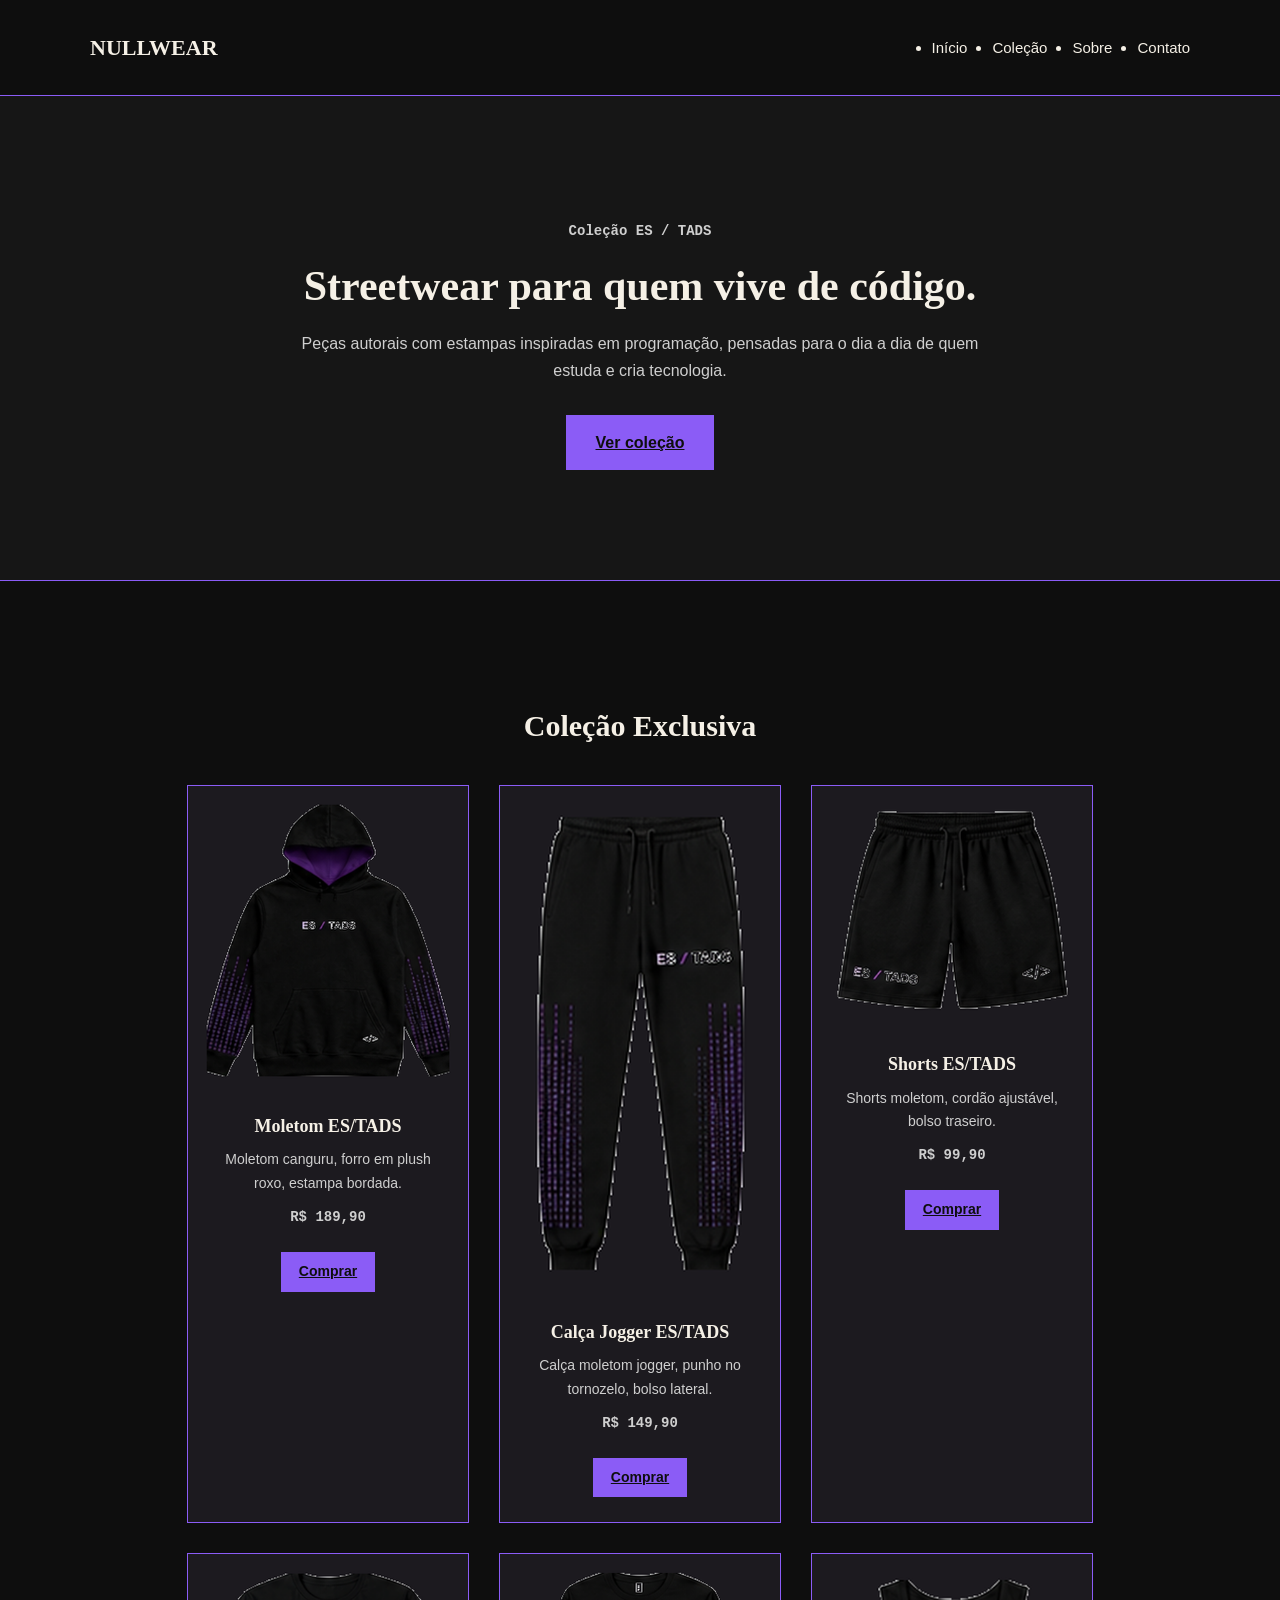
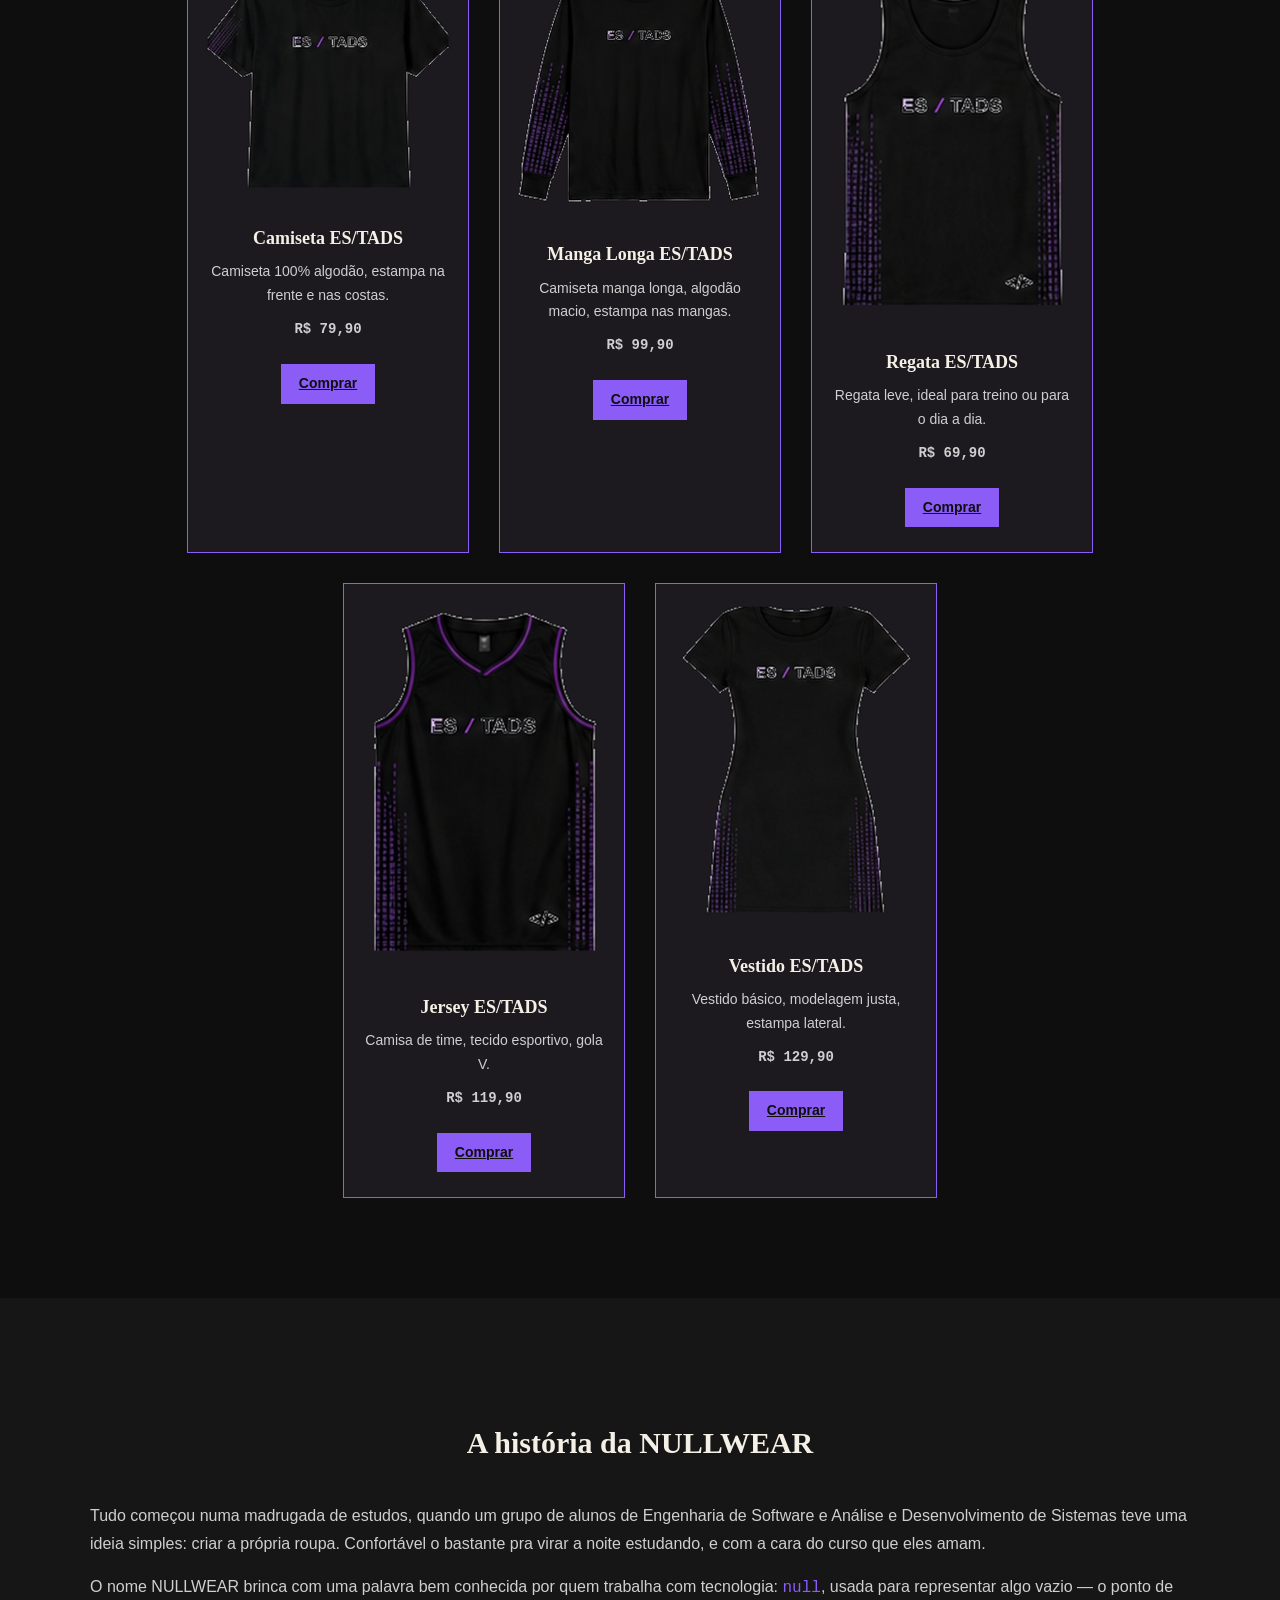
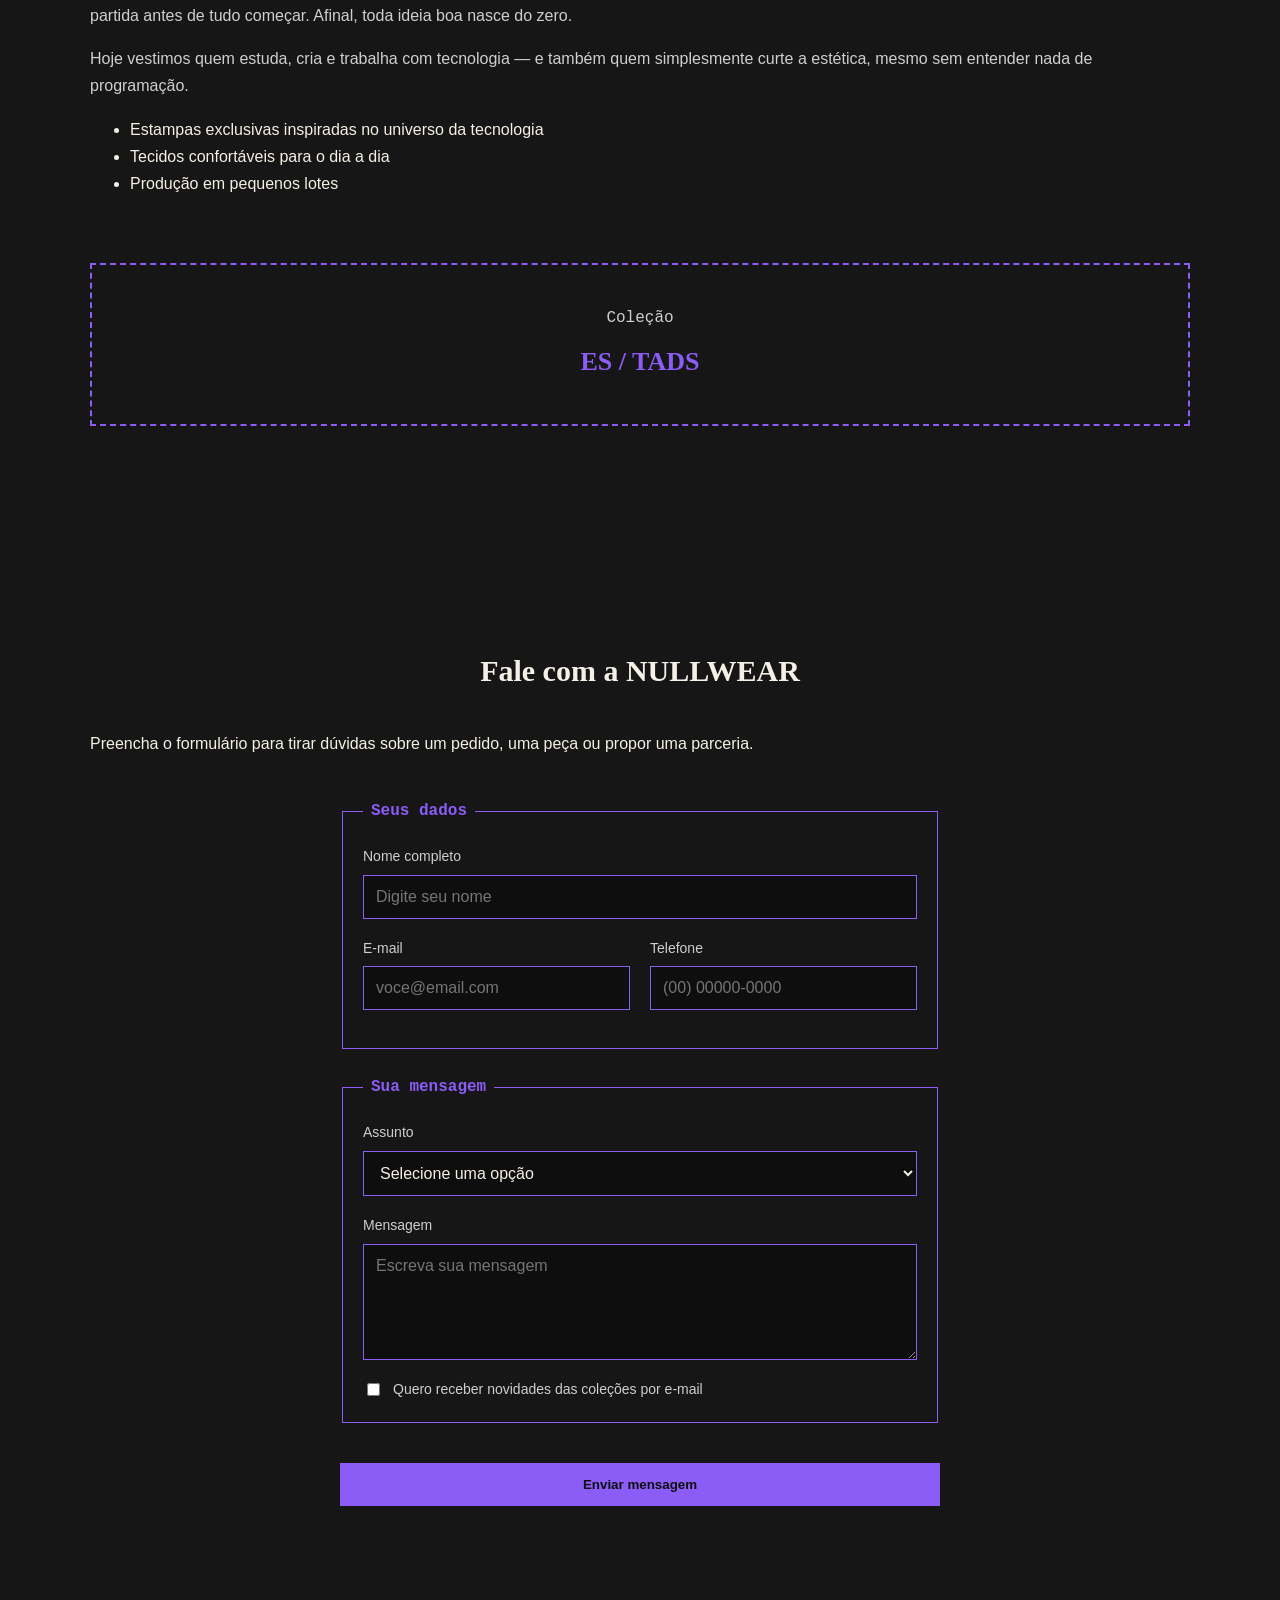
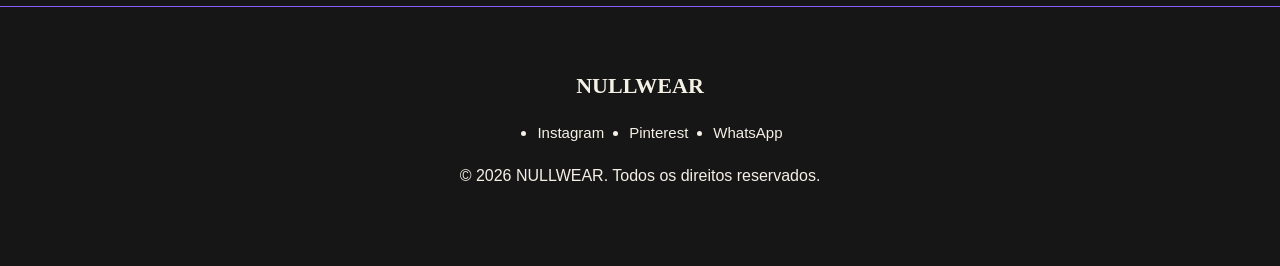
==== index.html @ 2daad797 "Cria o site NULLWEAR completo" ====
<!DOCTYPE html>
<html lang="pt-BR">
<head>
  <meta charset="UTF-8">
  <meta name="viewport" content="width=device-width, initial-scale=1.0">
  <title>NULLWEAR</title>
  <link rel="stylesheet" href="css/style.css">
</head>
<body>

  <header class="cabecalho">
    <div class="container cabecalho-linha">
      <p class="logo">NULLWEAR</p>

      <nav>
        <ul class="menu">
          <li><a href="#inicio">Início</a></li>
          <li><a href="#colecao">Coleção</a></li>
          <li><a href="#sobre">Sobre</a></li>
          <li><a href="#contato">Contato</a></li>
        </ul>
      </nav>
    </div>
  </header>

  <main>

    <section id="inicio" class="hero">
      <div class="container">
        <p class="destaque">Coleção ES / TADS</p>
        <h1>Streetwear para quem vive de código.</h1>
        <p>Peças autorais com estampas inspiradas em programação, pensadas para o dia a dia de quem estuda e cria tecnologia.</p>
        <a href="#colecao" class="botao">Ver coleção</a>
      </div>
    </section>

    <section id="colecao" class="secao">
      <div class="container">
        <h2>Coleção Exclusiva</h2>

        <div class="lista-produtos">

          <article class="produto">
            <img src="img/moletom.png" alt="Moletom ES/TADS" class="foto-produto">
            <h3>Moletom ES/TADS</h3>
            <p>Moletom canguru, forro em plush roxo, estampa bordada.</p>
            <p class="preco">R$ 189,90</p>
            <a href="conta.html" class="botao botao-pequeno">Comprar</a>
          </article>

          <article class="produto">
            <img src="img/calca.png" alt="Calça Jogger ES/TADS" class="foto-produto">
            <h3>Calça Jogger ES/TADS</h3>
            <p>Calça moletom jogger, punho no tornozelo, bolso lateral.</p>
            <p class="preco">R$ 149,90</p>
            <a href="conta.html" class="botao botao-pequeno">Comprar</a>
          </article>

          <article class="produto">
            <img src="img/shorts.png" alt="Shorts ES/TADS" class="foto-produto">
            <h3>Shorts ES/TADS</h3>
            <p>Shorts moletom, cordão ajustável, bolso traseiro.</p>
            <p class="preco">R$ 99,90</p>
            <a href="conta.html" class="botao botao-pequeno">Comprar</a>
          </article>

          <article class="produto">
            <img src="img/camiseta.png" alt="Camiseta ES/TADS" class="foto-produto">
            <h3>Camiseta ES/TADS</h3>
            <p>Camiseta 100% algodão, estampa na frente e nas costas.</p>
            <p class="preco">R$ 79,90</p>
            <a href="conta.html" class="botao botao-pequeno">Comprar</a>
          </article>

          <article class="produto">
            <img src="img/manga-longa.png" alt="Manga Longa ES/TADS" class="foto-produto">
            <h3>Manga Longa ES/TADS</h3>
            <p>Camiseta manga longa, algodão macio, estampa nas mangas.</p>
            <p class="preco">R$ 99,90</p>
            <a href="conta.html" class="botao botao-pequeno">Comprar</a>
          </article>

          <article class="produto">
            <img src="img/regata.png" alt="Regata ES/TADS" class="foto-produto">
            <h3>Regata ES/TADS</h3>
            <p>Regata leve, ideal para treino ou para o dia a dia.</p>
            <p class="preco">R$ 69,90</p>
            <a href="conta.html" class="botao botao-pequeno">Comprar</a>
          </article>

          <article class="produto">
            <img src="img/jersey.png" alt="Jersey ES/TADS" class="foto-produto">
            <h3>Jersey ES/TADS</h3>
            <p>Camisa de time, tecido esportivo, gola V.</p>
            <p class="preco">R$ 119,90</p>
            <a href="conta.html" class="botao botao-pequeno">Comprar</a>
          </article>

          <article class="produto">
            <img src="img/vestido.png" alt="Vestido ES/TADS" class="foto-produto">
            <h3>Vestido ES/TADS</h3>
            <p>Vestido básico, modelagem justa, estampa lateral.</p>
            <p class="preco">R$ 129,90</p>
            <a href="conta.html" class="botao botao-pequeno">Comprar</a>
          </article>

        </div>
      </div>
    </section>

    <section id="sobre" class="secao secao-escura">
      <div class="container sobre">
        <div class="sobre-texto">
          <h2>A história da NULLWEAR</h2>
          <p>Tudo começou numa madrugada de estudos, quando um grupo de alunos de Engenharia de Software e Análise e Desenvolvimento de Sistemas teve uma ideia simples: criar a própria roupa. Confortável o bastante pra virar a noite estudando, e com a cara do curso que eles amam.</p>
          <p>O nome NULLWEAR brinca com uma palavra bem conhecida por quem trabalha com tecnologia: <code>null</code>, usada para representar algo vazio — o ponto de partida antes de tudo começar. Afinal, toda ideia boa nasce do zero.</p>
          <p>Hoje vestimos quem estuda, cria e trabalha com tecnologia — e também quem simplesmente curte a estética, mesmo sem entender nada de programação.</p>
          <ul>
            <li>Estampas exclusivas inspiradas no universo da tecnologia</li>
            <li>Tecidos confortáveis para o dia a dia</li>
            <li>Produção em pequenos lotes</li>
          </ul>
        </div>
        <div class="sobre-selo">
          <p>Coleção<br><strong>ES / TADS</strong></p>
        </div>
      </div>
    </section>

    <section id="contato" class="secao secao-escura">
      <div class="container">
        <h2>Fale com a NULLWEAR</h2>
        <p>Preencha o formulário para tirar dúvidas sobre um pedido, uma peça ou propor uma parceria.</p>

        <form class="formulario" action="#" method="post">
          <fieldset>
            <legend>Seus dados</legend>

            <div class="campo">
              <label for="nome">Nome completo</label>
              <input type="text" id="nome" name="nome" placeholder="Digite seu nome" required>
            </div>

            <div class="linha-campos">
              <div class="campo">
                <label for="email">E-mail</label>
                <input type="email" id="email" name="email" placeholder="voce@email.com" required>
              </div>

              <div class="campo">
                <label for="telefone">Telefone</label>
                <input type="tel" id="telefone" name="telefone" placeholder="(00) 00000-0000">
              </div>
            </div>
          </fieldset>

          <fieldset>
            <legend>Sua mensagem</legend>

            <div class="campo">
              <label for="assunto">Assunto</label>
              <select id="assunto" name="assunto" required>
                <option value="">Selecione uma opção</option>
                <option value="pedido">Dúvida sobre um pedido</option>
                <option value="peca">Dúvida sobre uma peça</option>
                <option value="parceria">Parceria / atacado</option>
                <option value="outro">Outro assunto</option>
              </select>
            </div>

            <div class="campo">
              <label for="mensagem">Mensagem</label>
              <textarea id="mensagem" name="mensagem" rows="5" placeholder="Escreva sua mensagem"></textarea>
            </div>

            <div class="campo-checkbox">
              <input type="checkbox" id="newsletter" name="newsletter">
              <label for="newsletter">Quero receber novidades das coleções por e-mail</label>
            </div>
          </fieldset>

          <button type="submit" class="botao">Enviar mensagem</button>
        </form>
      </div>
    </section>

  </main>

  <footer class="rodape">
    <div class="container">
      <p class="logo">NULLWEAR</p>
      <nav>
        <ul class="menu">
          <li><a href="#" target="_blank" rel="noopener">Instagram</a></li>
          <li><a href="#" target="_blank" rel="noopener">Pinterest</a></li>
          <li><a href="#" target="_blank" rel="noopener">WhatsApp</a></li>
        </ul>
      </nav>
      <p>&copy; 2026 NULLWEAR. Todos os direitos reservados.</p>
    </div>
  </footer>

</body>
</html>
---- css/style.css ----
/* NULLWEAR - folha de estilo
   Cores: preto (#0e0e0e) + roxo (#8b5cf6), inspiradas nas estampas
   de código das peças da coleção ES/TADS. */

body {
  background-color: #0e0e0e;
  color: #f5f0e6;
  font-family: Arial, Helvetica, sans-serif;
  font-size: 16px;
  line-height: 1.7;
  margin: 0;
  padding: 0;
}

h1, h2, h3 {
  font-family: Georgia, "Times New Roman", serif;
  line-height: 1.3;
}

a {
  color: #f5f0e6;
}

code {
  font-family: "Courier New", monospace;
  color: #8b5cf6;
}

.container {
  width: 90%;
  max-width: 1100px;
  margin: 0 auto;
  padding: 20px 0;
}

/* Botões */

.botao {
  display: inline-block;
  background-color: #8b5cf6;
  color: #0e0e0e;
  font-weight: bold;
  text-align: center;
  padding: 14px 30px;
  border: none;
  margin-top: 15px;
}

.botao-pequeno {
  padding: 8px 18px;
  font-size: 14px;
  margin-top: 12px;
}

/* Cabeçalho */

.cabecalho {
  background-color: #0e0e0e;
  border-bottom: 1px solid #8b5cf6;
  position: sticky;
  top: 0;
}

.cabecalho-linha {
  display: flex;
  flex-direction: row;
  flex-wrap: wrap;
  justify-content: space-between;
  align-items: center;
  gap: 15px;
  padding: 18px 0;
}

.logo {
  font-family: Georgia, "Times New Roman", serif;
  font-size: 22px;
  font-weight: bold;
  text-decoration: none;
  margin: 0;
}

.menu {
  display: flex;
  flex-direction: row;
  flex-wrap: wrap;
  gap: 25px;
}

.menu li a {
  text-decoration: none;
  font-size: 15px;
}

/* Hero */

.hero {
  background-color: #161616;
  border-bottom: 1px solid #8b5cf6;
  text-align: center;
  padding: 90px 0;
}

.hero .container {
  max-width: 700px;
}

.hero h1 {
  font-size: 42px;
  margin: 15px 0;
}

.hero p {
  color: #cfcfcf;
}

.destaque {
  font-family: "Courier New", monospace;
  color: #8b5cf6;
  font-weight: bold;
  font-size: 14px;
}

/* Seções gerais */

.secao {
  padding: 80px 0;
}

.secao h2 {
  font-size: 30px;
  text-align: center;
  margin-bottom: 40px;
}

.secao-escura {
  background-color: #161616;
}

/* Coleção de produtos */

.lista-produtos {
  display: flex;
  flex-direction: row;
  flex-wrap: wrap;
  justify-content: center;
  gap: 30px;
}

.produto {
  background-color: #1c1a1f;
  border: 1px solid #8b5cf6;
  width: 280px;
  padding: 0 0 25px;
  text-align: center;
}

.foto-produto {
  width: 100%;
  display: block;
  margin-bottom: 20px;
}

.produto h3 {
  font-size: 18px;
  margin: 0 20px 10px;
}

.produto p {
  color: #cfcfcf;
  font-size: 14px;
  margin: 0 20px 10px;
}

.preco {
  font-family: "Courier New", monospace;
  color: #8b5cf6;
  font-weight: bold;
  font-size: 18px;
}

/* Sobre */

.sobre {
  display: flex;
  flex-direction: row;
  flex-wrap: wrap;
  align-items: center;
  gap: 50px;
}

.sobre-texto {
  flex-grow: 2;
}

.sobre-texto p {
  color: #cfcfcf;
}

.sobre-selo {
  flex-grow: 1;
  border: 2px dashed #8b5cf6;
  text-align: center;
  padding: 40px 20px;
}

.sobre-selo p {
  font-family: "Courier New", monospace;
  color: #cfcfcf;
  margin: 0;
}

.sobre-selo strong {
  font-family: Georgia, "Times New Roman", serif;
  display: block;
  font-size: 26px;
  color: #8b5cf6;
  margin-top: 8px;
}

/* Minha conta (entrar / criar conta) */

.contas {
  display: flex;
  flex-direction: row;
  flex-wrap: wrap;
  justify-content: center;
  gap: 40px;
}

.contas .formulario {
  flex-grow: 1;
  max-width: 340px;
  margin: 0;
}

/* Formulário de contato */

.formulario {
  display: flex;
  flex-direction: column;
  gap: 25px;
  max-width: 600px;
  margin: 40px auto 0;
}

.formulario fieldset {
  border: 1px solid #8b5cf6;
  padding: 20px;
}

.formulario legend {
  font-family: "Courier New", monospace;
  color: #8b5cf6;
  font-weight: bold;
  padding: 0 8px;
}

.linha-campos {
  display: flex;
  flex-direction: row;
  flex-wrap: wrap;
  gap: 20px;
}

.linha-campos .campo {
  flex-grow: 1;
}

.campo {
  display: flex;
  flex-direction: column;
  margin-bottom: 18px;
}

.campo label {
  margin-bottom: 6px;
  font-size: 14px;
  color: #cfcfcf;
}

.campo input,
.campo select,
.campo textarea {
  background-color: #0e0e0e;
  color: #f5f0e6;
  border: 1px solid #8b5cf6;
  padding: 12px;
  font-family: Arial, Helvetica, sans-serif;
  font-size: 16px;
}

.campo-checkbox {
  display: flex;
  flex-direction: row;
  align-items: center;
  gap: 10px;
}

.campo-checkbox label {
  font-size: 14px;
  color: #cfcfcf;
}

/* Rodapé */

.rodape {
  background-color: #161616;
  border-top: 1px solid #8b5cf6;
  text-align: center;
  padding: 40px 0;
}

.rodape .menu {
  justify-content: center;
  margin: 15px 0;
}
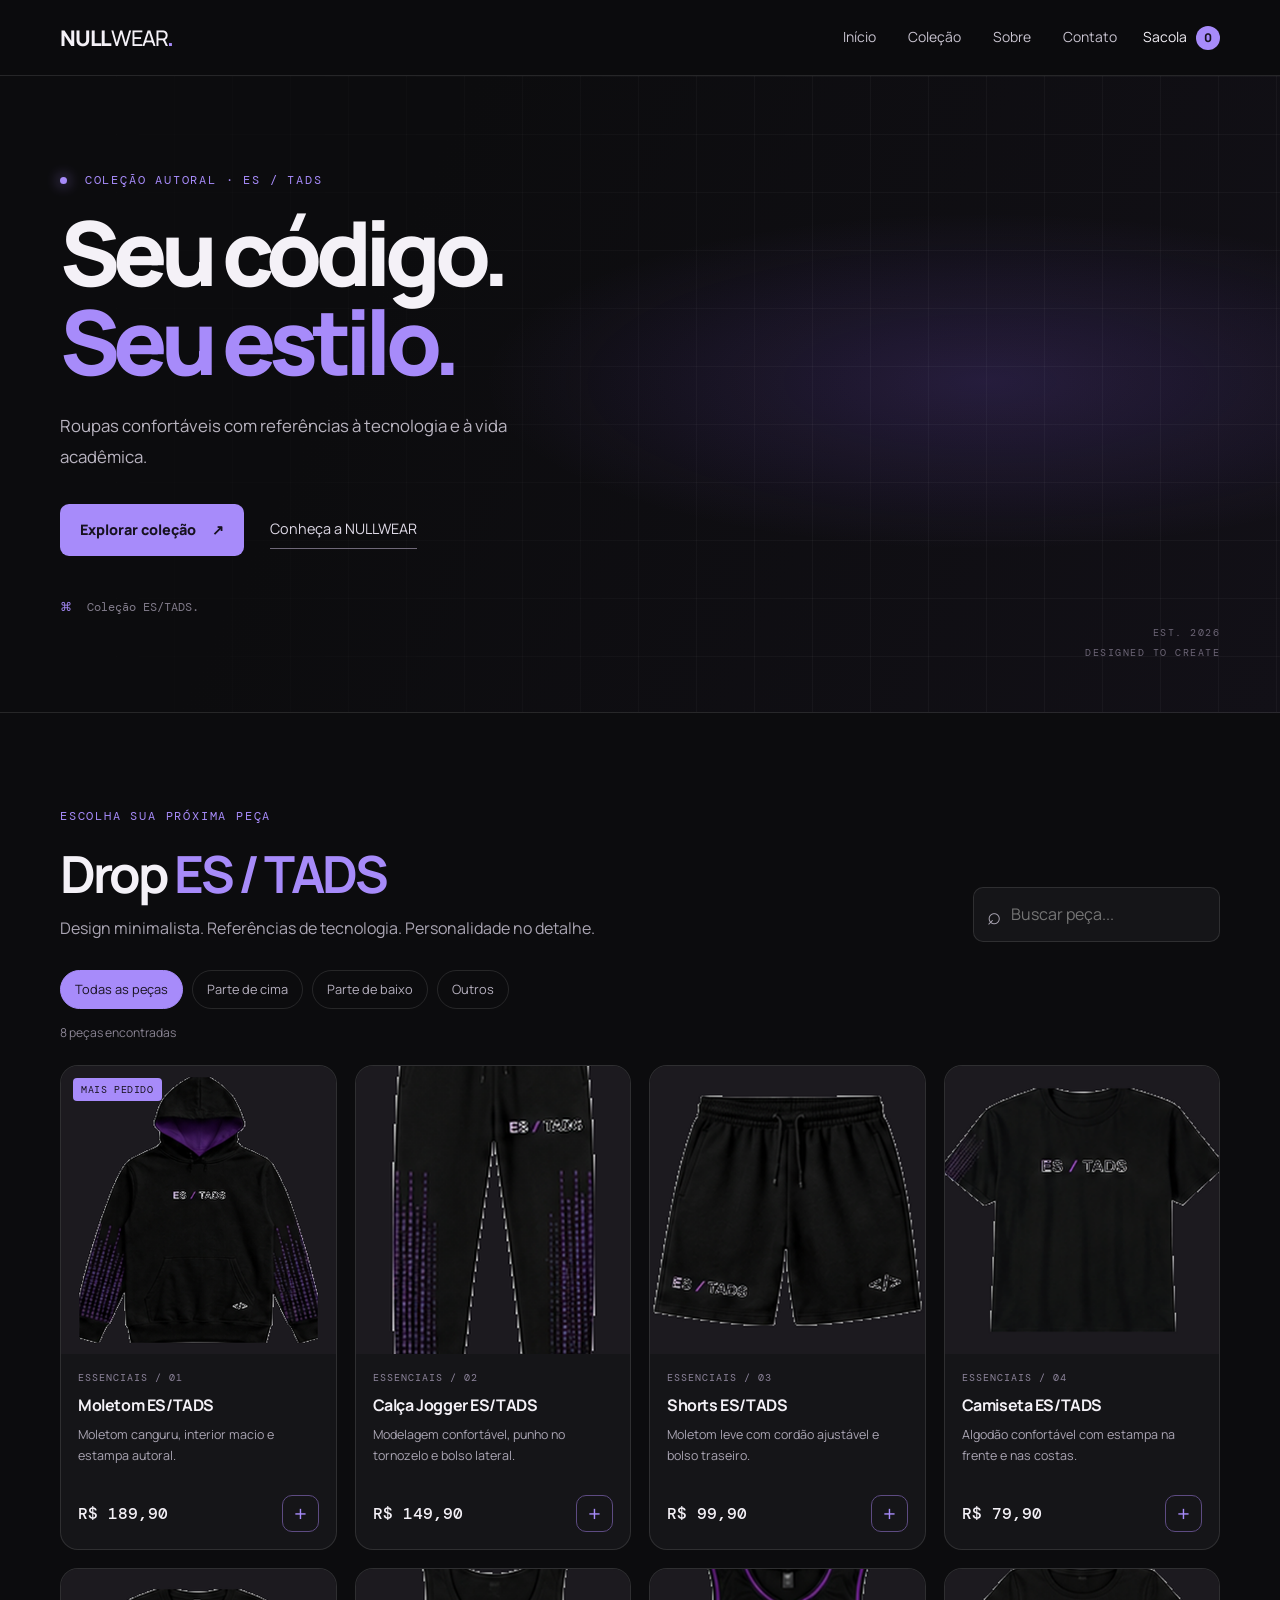
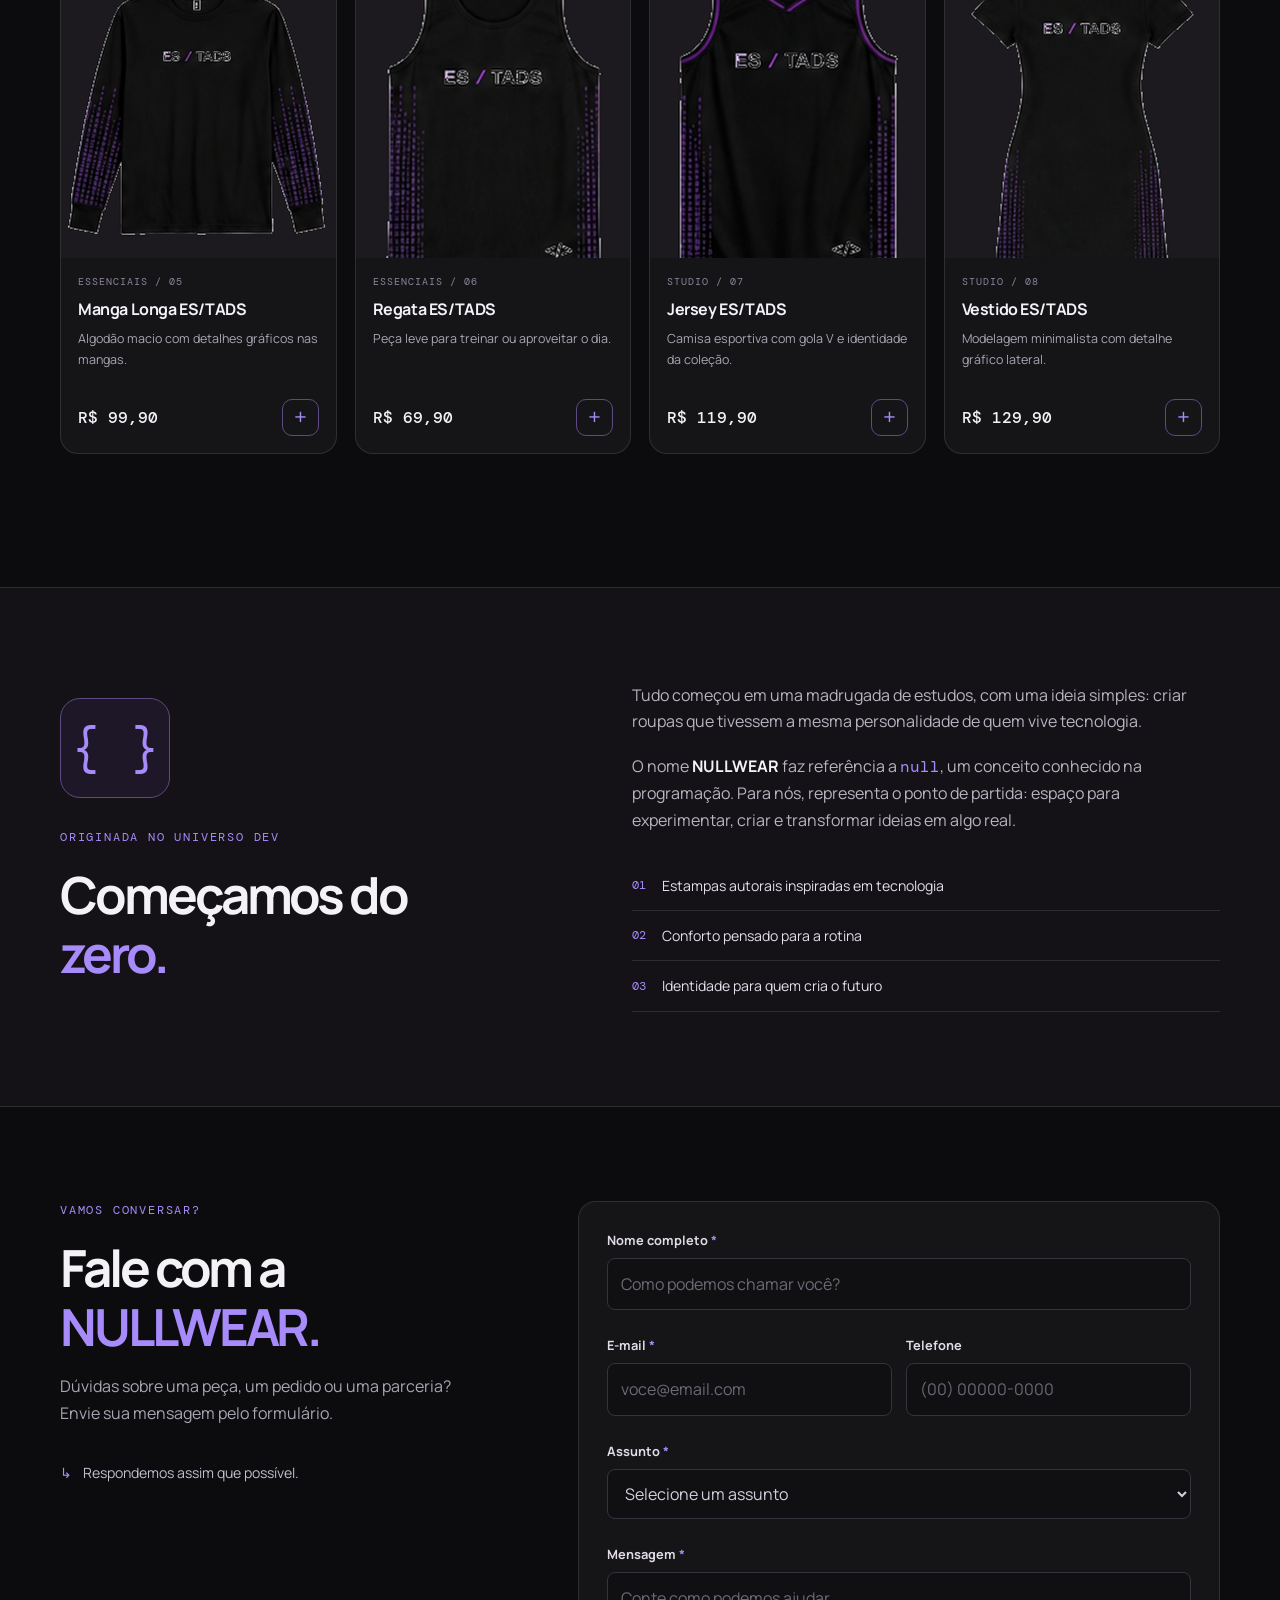
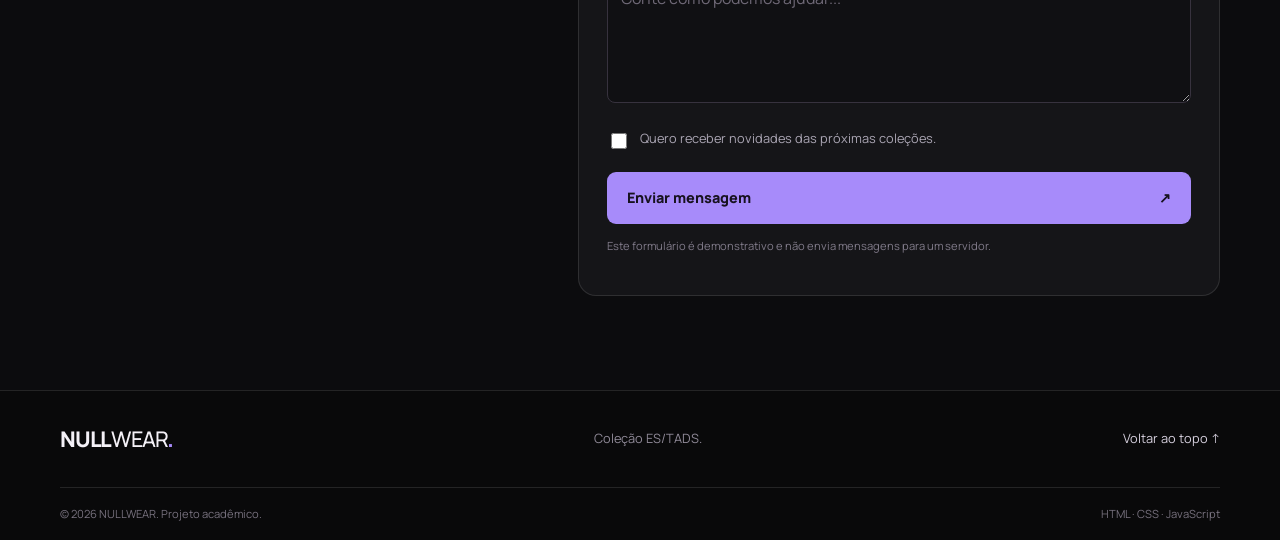
==== commit 4596a919: "Add files via upload" ====
--- a/index.html
+++ b/index.html
@@ -3,202 +3,142 @@
 <head>
   <meta charset="UTF-8">
   <meta name="viewport" content="width=device-width, initial-scale=1.0">
-  <title>NULLWEAR</title>
+  <meta name="description" content="NULLWEAR — coleção de roupas ES/TADS.">
+  <title>NULLWEAR | Coleção ES/TADS</title>
   <link rel="stylesheet" href="css/style.css">
+  <script src="js/script.js" defer></script>
 </head>
 <body>
-
+  <a class="pular-conteudo" href="#conteudo">Pular para o conteúdo</a>
   <header class="cabecalho">
     <div class="container cabecalho-linha">
-      <p class="logo">NULLWEAR</p>
-
-      <nav>
-        <ul class="menu">
-          <li><a href="#inicio">Início</a></li>
-          <li><a href="#colecao">Coleção</a></li>
-          <li><a href="#sobre">Sobre</a></li>
-          <li><a href="#contato">Contato</a></li>
-        </ul>
+      <a class="logo" href="#inicio" aria-label="NULLWEAR — página inicial">NULL<span>WEAR</span><i>.</i></a>
+      <button class="menu-toggle" type="button" aria-expanded="false" aria-controls="menu-principal" aria-label="Abrir menu">
+        <span></span><span></span><span></span>
+      </button>
+      <nav id="menu-principal" class="nav-principal" aria-label="Navegação principal">
+        <a href="#inicio">Início</a>
+        <a href="#colecao">Coleção</a>
+        <a href="#sobre">Sobre</a>
+        <a href="#contato">Contato</a>
       </nav>
+      <a class="sacola-link" href="#colecao" aria-label="Ver coleção e itens selecionados">
+        Sacola <span id="contador-sacola" class="contador-sacola" aria-live="polite">0</span>
+      </a>
     </div>
   </header>
 
-  <main>
-
+  <main id="conteudo">
     <section id="inicio" class="hero">
-      <div class="container">
-        <p class="destaque">Coleção ES / TADS</p>
-        <h1>Streetwear para quem vive de código.</h1>
-        <p>Peças autorais com estampas inspiradas em programação, pensadas para o dia a dia de quem estuda e cria tecnologia.</p>
-        <a href="#colecao" class="botao">Ver coleção</a>
+      <div class="hero-grid" aria-hidden="true"></div>
+      <div class="container hero-conteudo">
+        <p class="eyebrow"><span class="ponto"></span> COLEÇÃO AUTORAL · ES / TADS</p>
+        <h1>Seu código.<br><span>Seu estilo.</span></h1>
+        <p class="hero-descricao">Roupas confortáveis com referências à tecnologia e à vida acadêmica.</p>
+        <div class="hero-acoes">
+          <a class="botao botao-principal" href="#colecao">Explorar coleção <span aria-hidden="true">↗</span></a>
+          <a class="link-secundario" href="#sobre">Conheça a NULLWEAR</a>
+        </div>
+        <p class="hero-nota"><span aria-hidden="true">⌘</span> Coleção ES/TADS.</p>
       </div>
+      <div class="hero-etiqueta" aria-hidden="true">EST. 2026<br>DESIGNED TO CREATE</div>
     </section>
 
     <section id="colecao" class="secao">
       <div class="container">
-        <h2>Coleção Exclusiva</h2>
+        <div class="cabecalho-secao">
+          <div>
+            <p class="eyebrow">ESCOLHA SUA PRÓXIMA PEÇA</p>
+            <h2>Drop <span>ES / TADS</span></h2>
+            <p class="texto-suave">Design minimalista. Referências de tecnologia. Personalidade no detalhe.</p>
+          </div>
+          <label class="busca-produtos">
+            <span class="sr-only">Buscar produtos</span>
+            <span aria-hidden="true">⌕</span>
+            <input id="busca-produtos" type="search" placeholder="Buscar peça..." autocomplete="off">
+          </label>
+        </div>
+        <div class="filtros" role="group" aria-label="Filtrar produtos por categoria">
+          <button class="filtro ativo" type="button" data-filtro="todos" aria-pressed="true">Todas as peças</button>
+          <button class="filtro" type="button" data-filtro="superior" aria-pressed="false">Parte de cima</button>
+          <button class="filtro" type="button" data-filtro="inferior" aria-pressed="false">Parte de baixo</button>
+          <button class="filtro" type="button" data-filtro="outros" aria-pressed="false">Outros</button>
+        </div>
+        <p id="resultado-busca" class="resultado-busca" aria-live="polite">8 peças disponíveis</p>
+        <div class="lista-produtos" id="lista-produtos">
+          <article class="produto" data-categoria="superior" data-nome="Moletom ES/TADS">
+            <div class="produto-imagem"><img src="img/moletom.png" alt="Moletom ES/TADS em destaque" loading="lazy"><span class="tag-produto">MAIS PEDIDO</span></div>
+            <div class="produto-info"><p class="produto-categoria">ESSENCIAIS / 01</p><h3>Moletom ES/TADS</h3><p class="descricao-produto">Moletom canguru, interior macio e estampa autoral.</p><div class="produto-rodape"><span class="preco">R$ 189,90</span><button class="botao-adicionar" type="button" data-produto="Moletom ES/TADS" aria-label="Adicionar Moletom ES/TADS à sacola">+</button></div></div>
+          </article>
+          <article class="produto" data-categoria="inferior" data-nome="Calça Jogger ES/TADS">
+            <div class="produto-imagem"><img src="img/calca.png" alt="Calça Jogger ES/TADS" loading="lazy"></div>
+            <div class="produto-info"><p class="produto-categoria">ESSENCIAIS / 02</p><h3>Calça Jogger ES/TADS</h3><p class="descricao-produto">Modelagem confortável, punho no tornozelo e bolso lateral.</p><div class="produto-rodape"><span class="preco">R$ 149,90</span><button class="botao-adicionar" type="button" data-produto="Calça Jogger ES/TADS" aria-label="Adicionar Calça Jogger à sacola">+</button></div></div>
+          </article>
+          <article class="produto" data-categoria="inferior" data-nome="Shorts ES/TADS">
+            <div class="produto-imagem"><img src="img/shorts.png" alt="Shorts ES/TADS" loading="lazy"></div>
+            <div class="produto-info"><p class="produto-categoria">ESSENCIAIS / 03</p><h3>Shorts ES/TADS</h3><p class="descricao-produto">Moletom leve com cordão ajustável e bolso traseiro.</p><div class="produto-rodape"><span class="preco">R$ 99,90</span><button class="botao-adicionar" type="button" data-produto="Shorts ES/TADS" aria-label="Adicionar Shorts à sacola">+</button></div></div>
+          </article>
+          <article class="produto" data-categoria="superior" data-nome="Camiseta ES/TADS">
+            <div class="produto-imagem"><img src="img/camiseta.png" alt="Camiseta ES/TADS" loading="lazy"></div>
+            <div class="produto-info"><p class="produto-categoria">ESSENCIAIS / 04</p><h3>Camiseta ES/TADS</h3><p class="descricao-produto">Algodão confortável com estampa na frente e nas costas.</p><div class="produto-rodape"><span class="preco">R$ 79,90</span><button class="botao-adicionar" type="button" data-produto="Camiseta ES/TADS" aria-label="Adicionar Camiseta à sacola">+</button></div></div>
+          </article>
+          <article class="produto" data-categoria="superior" data-nome="Manga Longa ES/TADS">
+            <div class="produto-imagem"><img src="img/manga-longa.png" alt="Camiseta de manga longa ES/TADS" loading="lazy"></div>
+            <div class="produto-info"><p class="produto-categoria">ESSENCIAIS / 05</p><h3>Manga Longa ES/TADS</h3><p class="descricao-produto">Algodão macio com detalhes gráficos nas mangas.</p><div class="produto-rodape"><span class="preco">R$ 99,90</span><button class="botao-adicionar" type="button" data-produto="Manga Longa ES/TADS" aria-label="Adicionar Manga Longa à sacola">+</button></div></div>
+          </article>
+          <article class="produto" data-categoria="superior" data-nome="Regata ES/TADS">
+            <div class="produto-imagem"><img src="img/regata.png" alt="Regata ES/TADS" loading="lazy"></div>
+            <div class="produto-info"><p class="produto-categoria">ESSENCIAIS / 06</p><h3>Regata ES/TADS</h3><p class="descricao-produto">Peça leve para treinar ou aproveitar o dia.</p><div class="produto-rodape"><span class="preco">R$ 69,90</span><button class="botao-adicionar" type="button" data-produto="Regata ES/TADS" aria-label="Adicionar Regata à sacola">+</button></div></div>
+          </article>
+          <article class="produto" data-categoria="outros" data-nome="Jersey ES/TADS">
+            <div class="produto-imagem"><img src="img/jersey.png" alt="Jersey esportiva ES/TADS" loading="lazy"></div>
+            <div class="produto-info"><p class="produto-categoria">STUDIO / 07</p><h3>Jersey ES/TADS</h3><p class="descricao-produto">Camisa esportiva com gola V e identidade da coleção.</p><div class="produto-rodape"><span class="preco">R$ 119,90</span><button class="botao-adicionar" type="button" data-produto="Jersey ES/TADS" aria-label="Adicionar Jersey à sacola">+</button></div></div>
+          </article>
+          <article class="produto" data-categoria="outros" data-nome="Vestido ES/TADS">
+            <div class="produto-imagem"><img src="img/vestido.png" alt="Vestido ES/TADS" loading="lazy"></div>
+            <div class="produto-info"><p class="produto-categoria">STUDIO / 08</p><h3>Vestido ES/TADS</h3><p class="descricao-produto">Modelagem minimalista com detalhe gráfico lateral.</p><div class="produto-rodape"><span class="preco">R$ 129,90</span><button class="botao-adicionar" type="button" data-produto="Vestido ES/TADS" aria-label="Adicionar Vestido à sacola">+</button></div></div>
+          </article>
+        </div>
+        <div id="sem-resultados" class="sem-resultados" hidden><h3>Nenhuma peça encontrada</h3><p>Tente outro termo ou selecione outra categoria.</p><button type="button" class="botao botao-contorno" id="limpar-filtros">Limpar filtros</button></div>
+        <div class="aviso-sacola" id="aviso-sacola" role="status" aria-live="polite"></div>
+      </div>
+    </section>
 
-        <div class="lista-produtos">
-
-          <article class="produto">
-            <img src="img/moletom.png" alt="Moletom ES/TADS" class="foto-produto">
-            <h3>Moletom ES/TADS</h3>
-            <p>Moletom canguru, forro em plush roxo, estampa bordada.</p>
-            <p class="preco">R$ 189,90</p>
-            <a href="conta.html" class="botao botao-pequeno">Comprar</a>
-          </article>
-
-          <article class="produto">
-            <img src="img/calca.png" alt="Calça Jogger ES/TADS" class="foto-produto">
-            <h3>Calça Jogger ES/TADS</h3>
-            <p>Calça moletom jogger, punho no tornozelo, bolso lateral.</p>
-            <p class="preco">R$ 149,90</p>
-            <a href="conta.html" class="botao botao-pequeno">Comprar</a>
-          </article>
-
-          <article class="produto">
-            <img src="img/shorts.png" alt="Shorts ES/TADS" class="foto-produto">
-            <h3>Shorts ES/TADS</h3>
-            <p>Shorts moletom, cordão ajustável, bolso traseiro.</p>
-            <p class="preco">R$ 99,90</p>
-            <a href="conta.html" class="botao botao-pequeno">Comprar</a>
-          </article>
-
-          <article class="produto">
-            <img src="img/camiseta.png" alt="Camiseta ES/TADS" class="foto-produto">
-            <h3>Camiseta ES/TADS</h3>
-            <p>Camiseta 100% algodão, estampa na frente e nas costas.</p>
-            <p class="preco">R$ 79,90</p>
-            <a href="conta.html" class="botao botao-pequeno">Comprar</a>
-          </article>
-
-          <article class="produto">
-            <img src="img/manga-longa.png" alt="Manga Longa ES/TADS" class="foto-produto">
-            <h3>Manga Longa ES/TADS</h3>
-            <p>Camiseta manga longa, algodão macio, estampa nas mangas.</p>
-            <p class="preco">R$ 99,90</p>
-            <a href="conta.html" class="botao botao-pequeno">Comprar</a>
-          </article>
-
-          <article class="produto">
-            <img src="img/regata.png" alt="Regata ES/TADS" class="foto-produto">
-            <h3>Regata ES/TADS</h3>
-            <p>Regata leve, ideal para treino ou para o dia a dia.</p>
-            <p class="preco">R$ 69,90</p>
-            <a href="conta.html" class="botao botao-pequeno">Comprar</a>
-          </article>
-
-          <article class="produto">
-            <img src="img/jersey.png" alt="Jersey ES/TADS" class="foto-produto">
-            <h3>Jersey ES/TADS</h3>
-            <p>Camisa de time, tecido esportivo, gola V.</p>
-            <p class="preco">R$ 119,90</p>
-            <a href="conta.html" class="botao botao-pequeno">Comprar</a>
-          </article>
-
-          <article class="produto">
-            <img src="img/vestido.png" alt="Vestido ES/TADS" class="foto-produto">
-            <h3>Vestido ES/TADS</h3>
-            <p>Vestido básico, modelagem justa, estampa lateral.</p>
-            <p class="preco">R$ 129,90</p>
-            <a href="conta.html" class="botao botao-pequeno">Comprar</a>
-          </article>
-
+    <section id="sobre" class="secao secao-sobre">
+      <div class="container sobre-grid">
+        <div class="sobre-marca"><span class="simbolo-null" aria-hidden="true">{ }</span><p class="eyebrow">ORIGINADA NO UNIVERSO DEV</p><h2>Começamos do <span>zero.</span></h2></div>
+        <div class="sobre-texto">
+          <p>Tudo começou em uma madrugada de estudos, com uma ideia simples: criar roupas que tivessem a mesma personalidade de quem vive tecnologia.</p>
+          <p>O nome <strong>NULLWEAR</strong> faz referência a <code>null</code>, um conceito conhecido na programação. Para nós, representa o ponto de partida: espaço para experimentar, criar e transformar ideias em algo real.</p>
+          <ul class="lista-beneficios"><li><span>01</span> Estampas autorais inspiradas em tecnologia</li><li><span>02</span> Conforto pensado para a rotina</li><li><span>03</span> Identidade para quem cria o futuro</li></ul>
         </div>
       </div>
     </section>
 
-    <section id="sobre" class="secao secao-escura">
-      <div class="container sobre">
-        <div class="sobre-texto">
-          <h2>A história da NULLWEAR</h2>
-          <p>Tudo começou numa madrugada de estudos, quando um grupo de alunos de Engenharia de Software e Análise e Desenvolvimento de Sistemas teve uma ideia simples: criar a própria roupa. Confortável o bastante pra virar a noite estudando, e com a cara do curso que eles amam.</p>
-          <p>O nome NULLWEAR brinca com uma palavra bem conhecida por quem trabalha com tecnologia: <code>null</code>, usada para representar algo vazio — o ponto de partida antes de tudo começar. Afinal, toda ideia boa nasce do zero.</p>
-          <p>Hoje vestimos quem estuda, cria e trabalha com tecnologia — e também quem simplesmente curte a estética, mesmo sem entender nada de programação.</p>
-          <ul>
-            <li>Estampas exclusivas inspiradas no universo da tecnologia</li>
-            <li>Tecidos confortáveis para o dia a dia</li>
-            <li>Produção em pequenos lotes</li>
-          </ul>
-        </div>
-        <div class="sobre-selo">
-          <p>Coleção<br><strong>ES / TADS</strong></p>
-        </div>
-      </div>
-    </section>
-
-    <section id="contato" class="secao secao-escura">
-      <div class="container">
-        <h2>Fale com a NULLWEAR</h2>
-        <p>Preencha o formulário para tirar dúvidas sobre um pedido, uma peça ou propor uma parceria.</p>
-
-        <form class="formulario" action="#" method="post">
-          <fieldset>
-            <legend>Seus dados</legend>
-
-            <div class="campo">
-              <label for="nome">Nome completo</label>
-              <input type="text" id="nome" name="nome" placeholder="Digite seu nome" required>
-            </div>
-
-            <div class="linha-campos">
-              <div class="campo">
-                <label for="email">E-mail</label>
-                <input type="email" id="email" name="email" placeholder="voce@email.com" required>
-              </div>
-
-              <div class="campo">
-                <label for="telefone">Telefone</label>
-                <input type="tel" id="telefone" name="telefone" placeholder="(00) 00000-0000">
-              </div>
-            </div>
-          </fieldset>
-
-          <fieldset>
-            <legend>Sua mensagem</legend>
-
-            <div class="campo">
-              <label for="assunto">Assunto</label>
-              <select id="assunto" name="assunto" required>
-                <option value="">Selecione uma opção</option>
-                <option value="pedido">Dúvida sobre um pedido</option>
-                <option value="peca">Dúvida sobre uma peça</option>
-                <option value="parceria">Parceria / atacado</option>
-                <option value="outro">Outro assunto</option>
-              </select>
-            </div>
-
-            <div class="campo">
-              <label for="mensagem">Mensagem</label>
-              <textarea id="mensagem" name="mensagem" rows="5" placeholder="Escreva sua mensagem"></textarea>
-            </div>
-
-            <div class="campo-checkbox">
-              <input type="checkbox" id="newsletter" name="newsletter">
-              <label for="newsletter">Quero receber novidades das coleções por e-mail</label>
-            </div>
-          </fieldset>
-
-          <button type="submit" class="botao">Enviar mensagem</button>
+    <section id="contato" class="secao">
+      <div class="container contato-grid">
+        <div><p class="eyebrow">VAMOS CONVERSAR?</p><h2>Fale com a <span>NULLWEAR.</span></h2><p class="texto-suave">Dúvidas sobre uma peça, um pedido ou uma parceria? Envie sua mensagem pelo formulário.</p><div class="contato-detalhe"><span aria-hidden="true">↳</span> Respondemos assim que possível.</div></div>
+        <form id="form-contato" class="formulario" novalidate>
+          <div class="campo"><label for="nome">Nome completo <span>*</span></label><input type="text" id="nome" name="nome" placeholder="Como podemos chamar você?" autocomplete="name" required minlength="3"><small class="erro-campo" id="erro-nome"></small></div>
+          <div class="linha-campos">
+            <div class="campo"><label for="email">E-mail <span>*</span></label><input type="email" id="email" name="email" placeholder="voce@email.com" autocomplete="email" required><small class="erro-campo" id="erro-email"></small></div>
+            <div class="campo"><label for="telefone">Telefone</label><input type="tel" id="telefone" name="telefone" placeholder="(00) 00000-0000" autocomplete="tel" inputmode="tel"></div>
+          </div>
+          <div class="campo"><label for="assunto">Assunto <span>*</span></label><select id="assunto" name="assunto" required><option value="">Selecione um assunto</option><option value="pedido">Dúvida sobre um pedido</option><option value="peca">Dúvida sobre uma peça</option><option value="parceria">Parceria / atacado</option><option value="outro">Outro assunto</option></select><small class="erro-campo" id="erro-assunto"></small></div>
+          <div class="campo"><label for="mensagem">Mensagem <span>*</span></label><textarea id="mensagem" name="mensagem" rows="4" placeholder="Conte como podemos ajudar..." required minlength="10"></textarea><small class="erro-campo" id="erro-mensagem"></small></div>
+          <label class="campo-checkbox"><input type="checkbox" id="newsletter" name="newsletter"><span>Quero receber novidades das próximas coleções.</span></label>
+          <button type="submit" class="botao botao-principal botao-largo">Enviar mensagem <span aria-hidden="true">↗</span></button>
+          <p class="nota-formulario">Este formulário é demonstrativo e não envia mensagens para um servidor.</p>
+          <div id="status-contato" class="status-formulario" role="status" aria-live="polite"></div>
         </form>
       </div>
     </section>
-
   </main>
 
   <footer class="rodape">
-    <div class="container">
-      <p class="logo">NULLWEAR</p>
-      <nav>
-        <ul class="menu">
-          <li><a href="#" target="_blank" rel="noopener">Instagram</a></li>
-          <li><a href="#" target="_blank" rel="noopener">Pinterest</a></li>
-          <li><a href="#" target="_blank" rel="noopener">WhatsApp</a></li>
-        </ul>
-      </nav>
-      <p>&copy; 2026 NULLWEAR. Todos os direitos reservados.</p>
-    </div>
+    <div class="container rodape-topo"><a class="logo" href="#inicio">NULL<span>WEAR</span><i>.</i></a><p>Coleção ES/TADS.</p><a href="#inicio" class="voltar-topo">Voltar ao topo ↑</a></div>
+    <div class="container rodape-base"><span>© 2026 NULLWEAR. Projeto acadêmico.</span><span>HTML · CSS · JavaScript</span></div>
   </footer>
-
+  <div class="toast" id="toast" role="status" aria-live="polite"></div>
 </body>
 </html>
--- a/css/style.css
+++ b/css/style.css
@@ -1,316 +1,121 @@
-/* NULLWEAR - folha de estilo
-   Cores: preto (#0e0e0e) + roxo (#8b5cf6), inspiradas nas estampas
-   de código das peças da coleção ES/TADS. */
+@import url('https://fonts.googleapis.com/css2?family=DM+Mono:wght@400;500&family=Manrope:wght@400;500;600;700;800&display=swap');
 
-body {
-  background-color: #0e0e0e;
-  color: #f5f0e6;
-  font-family: Arial, Helvetica, sans-serif;
-  font-size: 16px;
-  line-height: 1.7;
-  margin: 0;
-  padding: 0;
-}
-
-h1, h2, h3 {
-  font-family: Georgia, "Times New Roman", serif;
-  line-height: 1.3;
-}
-
-a {
-  color: #f5f0e6;
-}
-
-code {
-  font-family: "Courier New", monospace;
-  color: #8b5cf6;
-}
-
-.container {
-  width: 90%;
-  max-width: 1100px;
-  margin: 0 auto;
-  padding: 20px 0;
-}
-
-/* Botões */
-
-.botao {
-  display: inline-block;
-  background-color: #8b5cf6;
-  color: #0e0e0e;
-  font-weight: bold;
-  text-align: center;
-  padding: 14px 30px;
-  border: none;
-  margin-top: 15px;
-}
-
-.botao-pequeno {
-  padding: 8px 18px;
-  font-size: 14px;
-  margin-top: 12px;
-}
-
-/* Cabeçalho */
-
-.cabecalho {
-  background-color: #0e0e0e;
-  border-bottom: 1px solid #8b5cf6;
-  position: sticky;
-  top: 0;
-}
-
-.cabecalho-linha {
-  display: flex;
-  flex-direction: row;
-  flex-wrap: wrap;
-  justify-content: space-between;
-  align-items: center;
-  gap: 15px;
-  padding: 18px 0;
-}
-
-.logo {
-  font-family: Georgia, "Times New Roman", serif;
-  font-size: 22px;
-  font-weight: bold;
-  text-decoration: none;
-  margin: 0;
-}
-
-.menu {
-  display: flex;
-  flex-direction: row;
-  flex-wrap: wrap;
-  gap: 25px;
-}
-
-.menu li a {
-  text-decoration: none;
-  font-size: 15px;
-}
-
-/* Hero */
-
-.hero {
-  background-color: #161616;
-  border-bottom: 1px solid #8b5cf6;
-  text-align: center;
-  padding: 90px 0;
-}
-
-.hero .container {
-  max-width: 700px;
-}
-
-.hero h1 {
-  font-size: 42px;
-  margin: 15px 0;
-}
-
-.hero p {
-  color: #cfcfcf;
-}
-
-.destaque {
-  font-family: "Courier New", monospace;
-  color: #8b5cf6;
-  font-weight: bold;
-  font-size: 14px;
-}
-
-/* Seções gerais */
-
-.secao {
-  padding: 80px 0;
-}
-
-.secao h2 {
-  font-size: 30px;
-  text-align: center;
-  margin-bottom: 40px;
-}
-
-.secao-escura {
-  background-color: #161616;
-}
-
-/* Coleção de produtos */
-
-.lista-produtos {
-  display: flex;
-  flex-direction: row;
-  flex-wrap: wrap;
-  justify-content: center;
-  gap: 30px;
-}
-
-.produto {
-  background-color: #1c1a1f;
-  border: 1px solid #8b5cf6;
-  width: 280px;
-  padding: 0 0 25px;
-  text-align: center;
-}
-
-.foto-produto {
-  width: 100%;
-  display: block;
-  margin-bottom: 20px;
-}
-
-.produto h3 {
-  font-size: 18px;
-  margin: 0 20px 10px;
-}
-
-.produto p {
-  color: #cfcfcf;
-  font-size: 14px;
-  margin: 0 20px 10px;
-}
-
-.preco {
-  font-family: "Courier New", monospace;
-  color: #8b5cf6;
-  font-weight: bold;
-  font-size: 18px;
-}
-
-/* Sobre */
-
-.sobre {
-  display: flex;
-  flex-direction: row;
-  flex-wrap: wrap;
-  align-items: center;
-  gap: 50px;
-}
-
-.sobre-texto {
-  flex-grow: 2;
-}
-
-.sobre-texto p {
-  color: #cfcfcf;
-}
-
-.sobre-selo {
-  flex-grow: 1;
-  border: 2px dashed #8b5cf6;
-  text-align: center;
-  padding: 40px 20px;
-}
-
-.sobre-selo p {
-  font-family: "Courier New", monospace;
-  color: #cfcfcf;
-  margin: 0;
-}
-
-.sobre-selo strong {
-  font-family: Georgia, "Times New Roman", serif;
-  display: block;
-  font-size: 26px;
-  color: #8b5cf6;
-  margin-top: 8px;
-}
-
-/* Minha conta (entrar / criar conta) */
-
-.contas {
-  display: flex;
-  flex-direction: row;
-  flex-wrap: wrap;
-  justify-content: center;
-  gap: 40px;
-}
-
-.contas .formulario {
-  flex-grow: 1;
-  max-width: 340px;
-  margin: 0;
-}
-
-/* Formulário de contato */
-
-.formulario {
-  display: flex;
-  flex-direction: column;
-  gap: 25px;
-  max-width: 600px;
-  margin: 40px auto 0;
-}
-
-.formulario fieldset {
-  border: 1px solid #8b5cf6;
-  padding: 20px;
-}
-
-.formulario legend {
-  font-family: "Courier New", monospace;
-  color: #8b5cf6;
-  font-weight: bold;
-  padding: 0 8px;
-}
-
-.linha-campos {
-  display: flex;
-  flex-direction: row;
-  flex-wrap: wrap;
-  gap: 20px;
-}
-
-.linha-campos .campo {
-  flex-grow: 1;
-}
-
-.campo {
-  display: flex;
-  flex-direction: column;
-  margin-bottom: 18px;
-}
-
-.campo label {
-  margin-bottom: 6px;
-  font-size: 14px;
-  color: #cfcfcf;
-}
-
-.campo input,
-.campo select,
-.campo textarea {
-  background-color: #0e0e0e;
-  color: #f5f0e6;
-  border: 1px solid #8b5cf6;
-  padding: 12px;
-  font-family: Arial, Helvetica, sans-serif;
-  font-size: 16px;
-}
-
-.campo-checkbox {
-  display: flex;
-  flex-direction: row;
-  align-items: center;
-  gap: 10px;
-}
-
-.campo-checkbox label {
-  font-size: 14px;
-  color: #cfcfcf;
-}
-
-/* Rodapé */
-
-.rodape {
-  background-color: #161616;
-  border-top: 1px solid #8b5cf6;
-  text-align: center;
-  padding: 40px 0;
-}
-
-.rodape .menu {
-  justify-content: center;
-  margin: 15px 0;
-}
+:root{--bg:#0c0c0e;--surface:#151518;--surface-2:#1c1b20;--text:#f4f1f7;--muted:#aaa5b3;--accent:#a78bfa;--accent-strong:#8b5cf6;--border:rgba(255,255,255,.11);--radius:18px;--max:1160px}
+*{box-sizing:border-box}
+html{scroll-behavior:smooth;scroll-padding-top:90px}
+body{margin:0;background:var(--bg);color:var(--text);font-family:'Manrope',Arial,sans-serif;line-height:1.65;-webkit-font-smoothing:antialiased}
+img{display:block;max-width:100%}
+a{color:inherit;text-decoration:none}
+button,input,select,textarea{font:inherit}
+button,a,input,select,textarea{-webkit-tap-highlight-color:transparent}
+button{cursor:pointer}
+:focus-visible{outline:3px solid var(--accent);outline-offset:4px}
+::selection{background:var(--accent-strong);color:#fff}
+.container{width:min(var(--max),calc(100% - 48px));margin-inline:auto}
+.sr-only{position:absolute;width:1px;height:1px;padding:0;margin:-1px;overflow:hidden;clip:rect(0,0,0,0);white-space:nowrap;border:0}
+.pular-conteudo{position:absolute;top:-60px;left:16px;z-index:1000;background:var(--accent);color:#111;padding:10px 16px;border-radius:8px}
+.pular-conteudo:focus{top:12px}
+.cabecalho{height:76px;position:sticky;top:0;z-index:100;background:rgba(12,12,14,.88);backdrop-filter:blur(16px);border-bottom:1px solid var(--border)}
+.cabecalho-linha{height:100%;display:flex;align-items:center;justify-content:space-between;gap:26px}
+.logo{font-weight:800;letter-spacing:-1.2px;font-size:1.35rem;white-space:nowrap}.logo span{font-weight:500}.logo i{color:var(--accent);font-style:normal}
+.nav-principal{display:flex;align-items:center;gap:32px;margin-left:auto}
+.nav-principal a,.sacola-link{font-size:.87rem;color:#c9c4d0;transition:color .2s}
+.nav-principal a:hover,.nav-principal a:focus-visible,.sacola-link:hover{color:var(--accent)}
+.sacola-link{display:flex;align-items:center;gap:9px;color:var(--text)}
+.contador-sacola{display:grid;place-items:center;min-width:24px;height:24px;padding:0 6px;background:var(--accent);color:#17121f;border-radius:50px;font-size:.75rem;font-weight:800}
+.menu-toggle{display:none;background:none;border:0;color:var(--text);padding:8px}
+.hero{position:relative;min-height:590px;display:flex;align-items:center;overflow:hidden;border-bottom:1px solid var(--border);background:radial-gradient(ellipse at 77% 48%,rgba(139,92,246,.18),transparent 36%),linear-gradient(115deg,#0c0c0e 30%,#121017)}
+.hero-grid{position:absolute;inset:0;background-image:linear-gradient(rgba(255,255,255,.035) 1px,transparent 1px),linear-gradient(90deg,rgba(255,255,255,.035) 1px,transparent 1px);background-size:58px 58px;mask-image:linear-gradient(90deg,transparent,#000 65%);pointer-events:none}
+.hero-conteudo{position:relative;z-index:1;padding-block:95px}
+.eyebrow{font-family:'DM Mono',monospace;font-size:.72rem;letter-spacing:1.8px;color:var(--accent);margin:0 0 18px}
+.ponto{display:inline-block;width:7px;height:7px;border-radius:50%;background:var(--accent);margin-right:9px;box-shadow:0 0 14px var(--accent)}
+h1,h2,h3,p{margin-top:0}
+h1{font-size:clamp(3.2rem,7vw,6.3rem);line-height:.99;letter-spacing:-.075em;max-width:760px;margin-bottom:26px;font-weight:800}
+h1 span,h2 span{color:var(--accent)}
+.hero-descricao{max-width:520px;color:#b9b4c0;font-size:1.05rem;line-height:1.8;margin-bottom:32px}
+.hero-acoes{display:flex;align-items:center;gap:26px;flex-wrap:wrap}
+.botao{display:inline-flex;align-items:center;justify-content:center;gap:16px;border:1px solid transparent;border-radius:9px;padding:13px 19px;font-weight:800;font-size:.9rem;transition:transform .2s,background .2s,border-color .2s}
+.botao:hover{transform:translateY(-2px)}
+.botao-principal{background:var(--accent);color:#17121f}
+.botao-principal:hover{background:#c4b5fd}
+.link-secundario{font-size:.9rem;color:#ded9e6;border-bottom:1px solid #6f6878;padding:7px 0}
+.link-secundario:hover{color:var(--accent);border-color:var(--accent)}
+.hero-nota{margin:42px 0 0;color:#817b8a;font-family:'DM Mono',monospace;font-size:.75rem}
+.hero-nota span{color:var(--accent);margin-right:8px}
+.hero-etiqueta{position:absolute;right:max(24px,calc((100vw - var(--max))/2));bottom:50px;color:#6c6576;font: .65rem/1.9 'DM Mono',monospace;letter-spacing:1.5px;text-align:right}
+.secao{padding:94px 0}
+.cabecalho-secao{display:flex;align-items:end;justify-content:space-between;gap:28px;margin-bottom:28px}
+h2{font-size:clamp(2rem,4vw,3.2rem);letter-spacing:-.06em;line-height:1.15;margin-bottom:12px}
+.texto-suave{color:var(--muted);max-width:580px;margin-bottom:0}
+.busca-produtos{display:flex;align-items:center;gap:10px;min-width:240px;background:var(--surface);border:1px solid var(--border);border-radius:10px;padding:0 13px;color:var(--muted)}
+.busca-produtos>span{font-size:1.5rem}
+.busca-produtos input{min-width:0;width:100%;padding:13px 0;border:0;background:transparent;color:var(--text);outline:none}
+.busca-produtos:focus-within{border-color:var(--accent)}
+.filtros{display:flex;gap:9px;flex-wrap:wrap;margin-bottom:14px}
+.filtro{background:transparent;color:#b6b0bf;border:1px solid var(--border);border-radius:999px;padding:8px 14px;font-size:.8rem;transition:all .2s}
+.filtro:hover,.filtro.ativo{background:var(--accent);border-color:var(--accent);color:#191321}
+.resultado-busca{font-size:.76rem;color:#898392;margin:0 0 22px}
+.lista-produtos{display:grid;grid-template-columns:repeat(4,minmax(0,1fr));gap:18px}
+.produto{min-width:0;background:var(--surface);border:1px solid var(--border);border-radius:var(--radius);overflow:hidden;transition:transform .25s,border-color .25s;display:flex;flex-direction:column}
+.produto:hover{transform:translateY(-5px);border-color:rgba(167,139,250,.55)}
+.produto[hidden]{display:none}
+.produto-imagem{position:relative;aspect-ratio:4/4.2;background:#211e27;overflow:hidden}
+.produto-imagem img{width:100%;height:100%;object-fit:cover;transition:transform .45s}
+.produto:hover .produto-imagem img{transform:scale(1.04)}
+.tag-produto{position:absolute;top:12px;left:12px;background:var(--accent);color:#191321;padding:5px 8px;border-radius:4px;font: .61rem 'DM Mono',monospace;letter-spacing:.6px}
+.produto-info{padding:17px;display:flex;flex-direction:column;flex:1}
+.produto-categoria{font: .64rem 'DM Mono',monospace;color:#8d849b;letter-spacing:1px;margin-bottom:8px}
+.produto h3{font-size:1rem;margin-bottom:7px;letter-spacing:-.4px}
+.descricao-produto{font-size:.78rem;color:var(--muted);line-height:1.65;margin-bottom:18px;min-height:52px}
+.produto-rodape{display:flex;align-items:center;justify-content:space-between;gap:10px;margin-top:auto}
+.preco{font:500 1rem 'DM Mono',monospace;color:#f4f1f7}
+.botao-adicionar{width:37px;height:37px;border-radius:10px;border:1px solid #5d4b82;background:transparent;color:var(--accent);font-size:1.4rem;line-height:1;transition:all .2s}
+.botao-adicionar:hover{background:var(--accent);color:#17121f}
+.sem-resultados{padding:45px 20px;text-align:center;border:1px dashed var(--border);border-radius:var(--radius);color:var(--muted)}
+.sem-resultados h3{color:var(--text);margin-bottom:5px}
+.botao-contorno{border-color:var(--border);background:transparent;color:var(--text);margin-top:10px}
+.aviso-sacola{min-height:25px;color:var(--accent);font-size:.84rem;margin-top:14px}
+.secao-sobre{background:#141217;border-block:1px solid var(--border)}
+.sobre-grid{display:grid;grid-template-columns:.9fr 1.1fr;gap:90px;align-items:center}
+.simbolo-null{display:grid;place-items:center;width:110px;height:100px;border:1px solid #5d4b82;border-radius:20px;color:var(--accent);font:3rem 'DM Mono',monospace;margin-bottom:30px;background:rgba(139,92,246,.07)}
+.sobre-marca h2{max-width:390px}
+.sobre-texto{color:#b9b4c0}
+.sobre-texto p{margin-bottom:18px}
+.sobre-texto strong{color:var(--text)}
+.sobre-texto code{color:var(--accent);font-family:'DM Mono',monospace}
+.lista-beneficios{list-style:none;padding:0;margin:28px 0 0}
+.lista-beneficios li{display:flex;gap:16px;align-items:center;padding:13px 0;border-bottom:1px solid var(--border);font-size:.88rem;color:#e4dfea}
+.lista-beneficios li span{font: .72rem 'DM Mono',monospace;color:var(--accent)}
+.contato-grid{display:grid;grid-template-columns:.8fr 1.2fr;gap:90px;align-items:start}
+.contato-grid h2{max-width:420px;margin-bottom:18px}
+.contato-detalhe{margin-top:35px;color:#c4bdcf;font-size:.88rem}
+.contato-detalhe span{color:var(--accent);margin-right:8px}
+.formulario{padding:28px;background:var(--surface);border:1px solid var(--border);border-radius:var(--radius)}
+.campo{display:flex;flex-direction:column;gap:7px;margin-bottom:18px;flex:1;min-width:0}
+.campo label{font-size:.8rem;color:#e0dbe6;font-weight:700}
+.campo label span{color:var(--accent)}
+.campo input,.campo select,.campo textarea{width:100%;border:1px solid #37323e;border-radius:8px;background:#101013;color:var(--text);padding:12px 13px;outline:none;transition:border-color .2s}
+.campo input::placeholder,.campo textarea::placeholder{color:#6f6977}
+.campo select{color:#d5cfdd}
+.campo input:focus,.campo select:focus,.campo textarea:focus{border-color:var(--accent)}
+.campo input.invalido,.campo select.invalido,.campo textarea.invalido{border-color:#fb7185}
+.campo textarea{resize:vertical;min-height:110px}
+.linha-campos{display:flex;gap:14px}
+.erro-campo{font-size:.72rem;color:#fda4af;min-height:0}
+.campo-checkbox{display:flex;gap:10px;align-items:flex-start;color:var(--muted);font-size:.8rem;margin:5px 0 20px;cursor:pointer}
+.campo-checkbox input{accent-color:var(--accent-strong);margin-top:5px;width:16px;height:16px}
+.botao-largo{width:100%;justify-content:space-between}
+.nota-formulario{font-size:.7rem;color:#817b8a;line-height:1.6;margin:13px 0 0}
+.status-formulario{font-size:.82rem;margin-top:12px;color:var(--accent)}
+.rodape{border-top:1px solid var(--border);background:#09090a}
+.rodape-topo{display:flex;align-items:center;justify-content:space-between;gap:20px;padding-block:30px}
+.rodape-topo p{color:#8f8997;font-size:.8rem;margin:0}
+.voltar-topo{font-size:.8rem;color:#d5cfdd}
+.voltar-topo:hover{color:var(--accent)}
+.rodape-base{display:flex;justify-content:space-between;gap:20px;padding-block:17px;border-top:1px solid var(--border);color:#77717e;font-size:.7rem}
+.toast{position:fixed;right:22px;bottom:22px;z-index:200;max-width:min(360px,calc(100% - 44px));padding:13px 17px;background:#e9ddff;color:#1c1428;border-radius:10px;box-shadow:0 12px 35px #0006;font-size:.86rem;font-weight:700;opacity:0;transform:translateY(12px);pointer-events:none;transition:opacity .2s,transform .2s}
+.toast.visivel{opacity:1;transform:translateY(0)}
+@media(max-width:1000px){.lista-produtos{grid-template-columns:repeat(3,minmax(0,1fr))}.sobre-grid,.contato-grid{gap:45px}}
+@media(max-width:760px){.container{width:min(var(--max),calc(100% - 32px))}.cabecalho{height:68px}.menu-toggle{display:flex;flex-direction:column;gap:5px;margin-left:auto}.menu-toggle span{width:22px;height:2px;background:var(--text);display:block}.nav-principal{display:none;position:absolute;top:67px;left:0;right:0;padding:18px 24px 22px;background:#101012;border-bottom:1px solid var(--border);flex-direction:column;align-items:stretch;gap:0}.nav-principal.aberto{display:flex}.nav-principal a{padding:12px 0;border-bottom:1px solid var(--border)}.nav-principal a:last-child{border-bottom:0}.sacola-link{font-size:.8rem}.hero{min-height:540px}.hero-conteudo{padding-block:80px}.hero-etiqueta{bottom:20px;font-size:.56rem}.secao{padding:70px 0}.cabecalho-secao{align-items:stretch;flex-direction:column}.busca-produtos{width:100%}.lista-produtos{grid-template-columns:repeat(2,minmax(0,1fr));gap:12px}.produto-info{padding:13px}.produto h3{font-size:.9rem}.descricao-produto{font-size:.73rem;min-height:64px}.preco{font-size:.86rem}.sobre-grid,.contato-grid{grid-template-columns:1fr;gap:35px}.simbolo-null{width:82px;height:76px;font-size:2.3rem;margin-bottom:22px}.formulario{padding:20px}.rodape-topo{flex-wrap:wrap}.rodape-topo p{order:3;width:100%}}
+@media(max-width:420px){.lista-produtos{grid-template-columns:1fr}.produto-imagem{aspect-ratio:1.25}.descricao-produto{min-height:0}.linha-campos{flex-direction:column;gap:0}.hero-acoes{align-items:flex-start;flex-direction:column;gap:15px}.hero-nota{margin-top:30px}.rodape-base{flex-direction:column;gap:5px}}
+@media(prefers-reduced-motion:reduce){*,*::before,*::after{scroll-behavior:auto!important;transition:none!important;animation:none!important}}
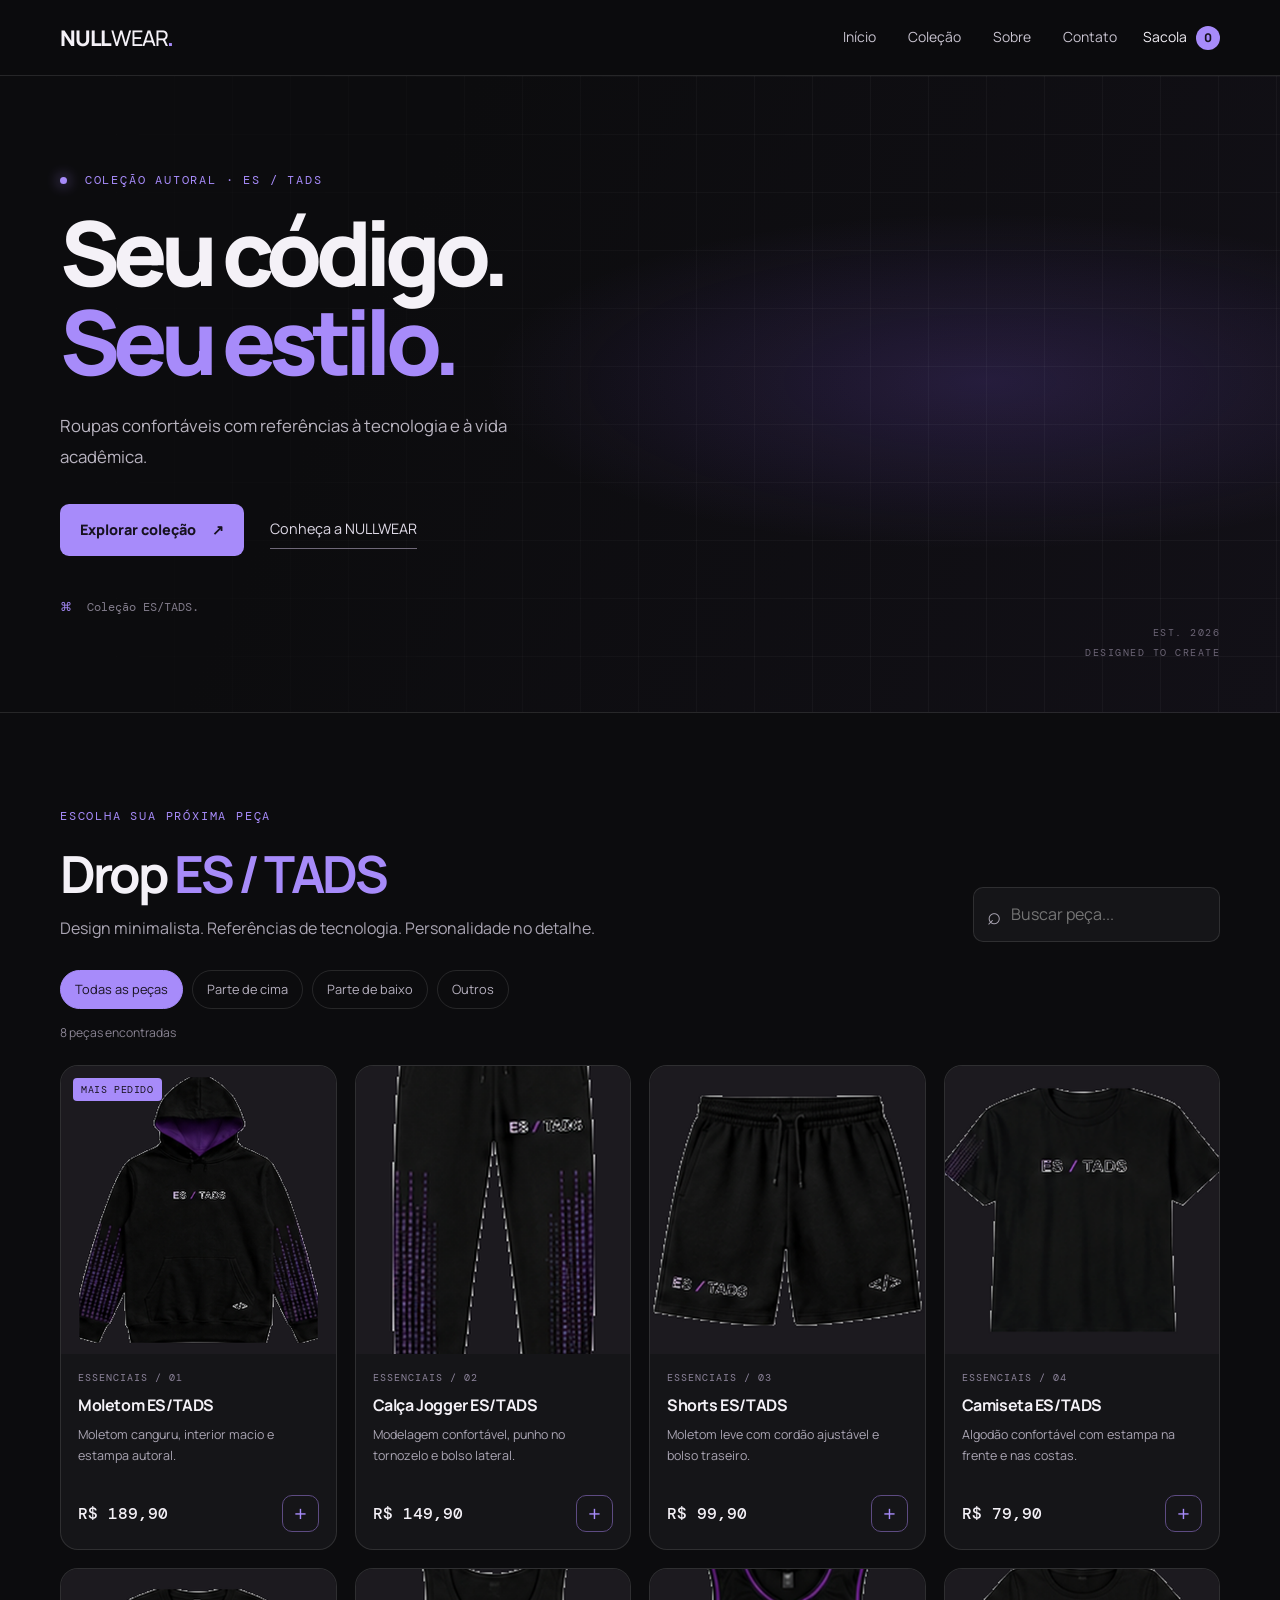
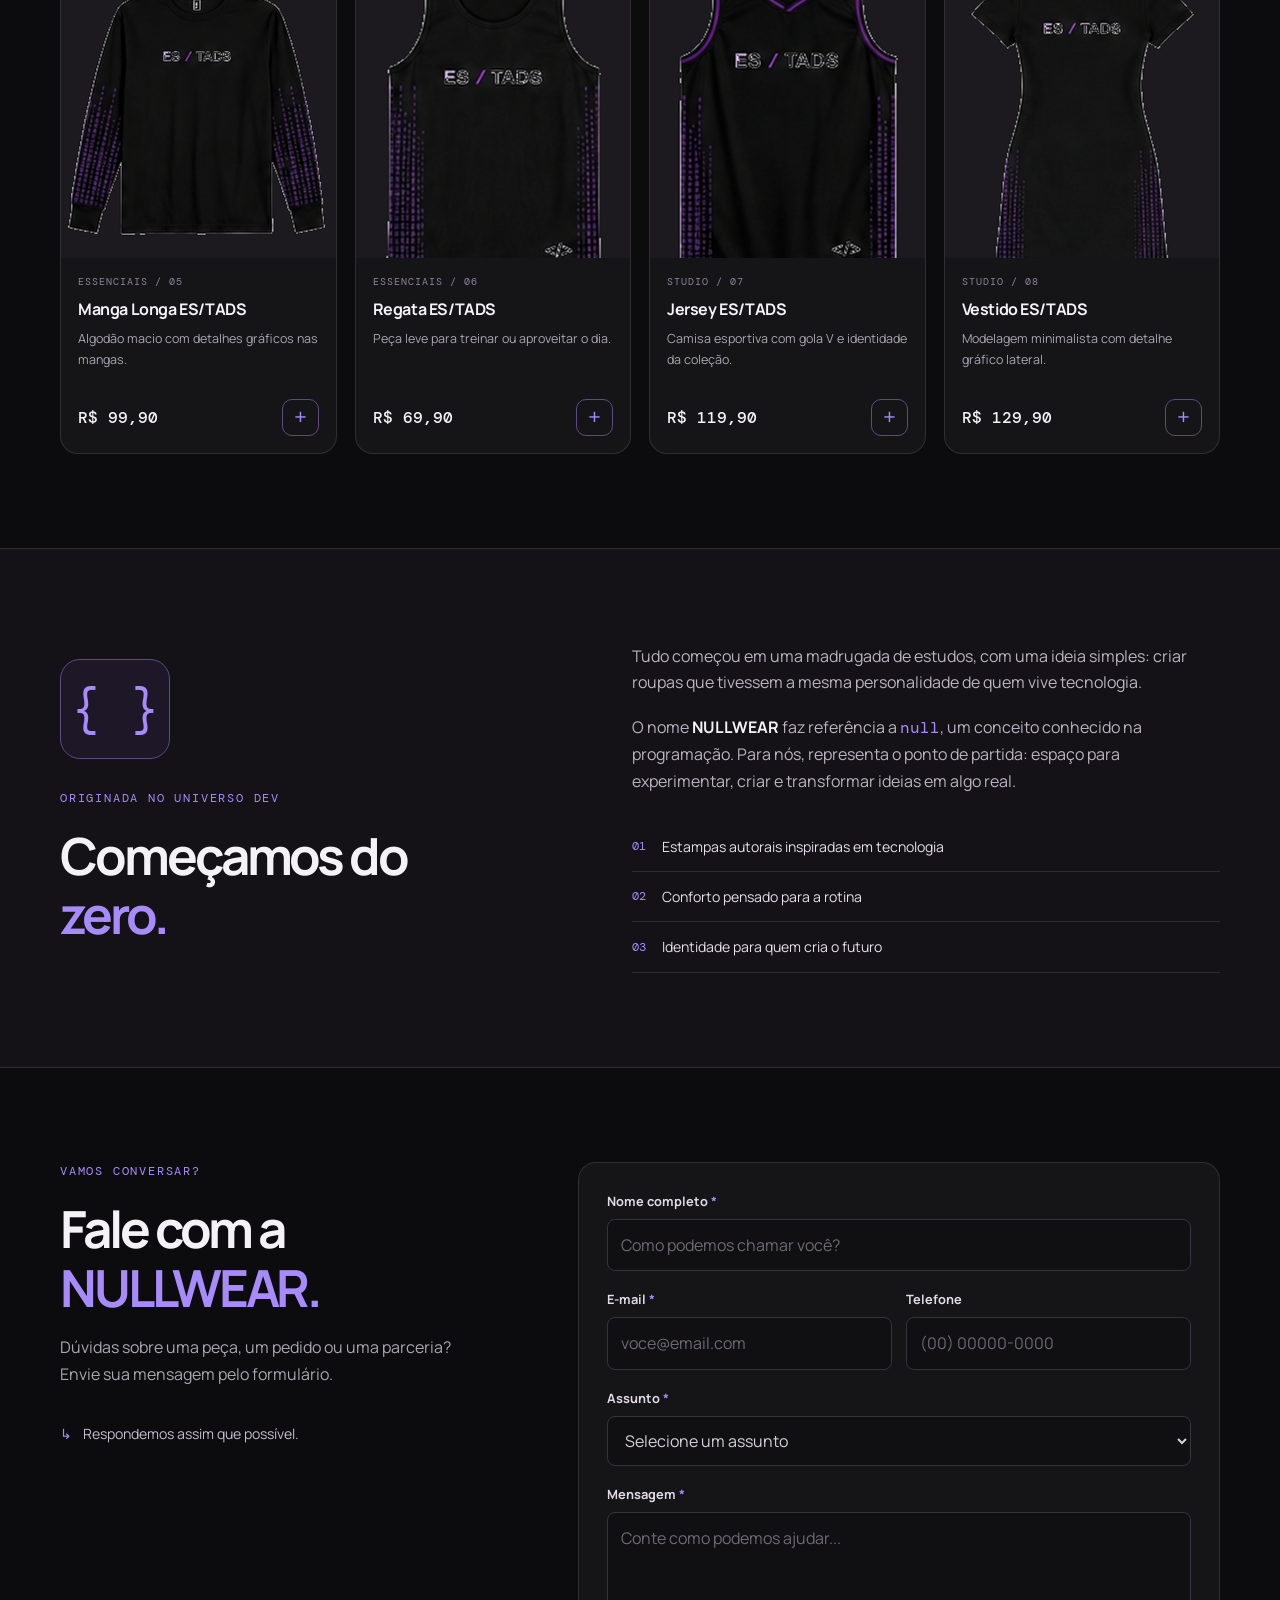
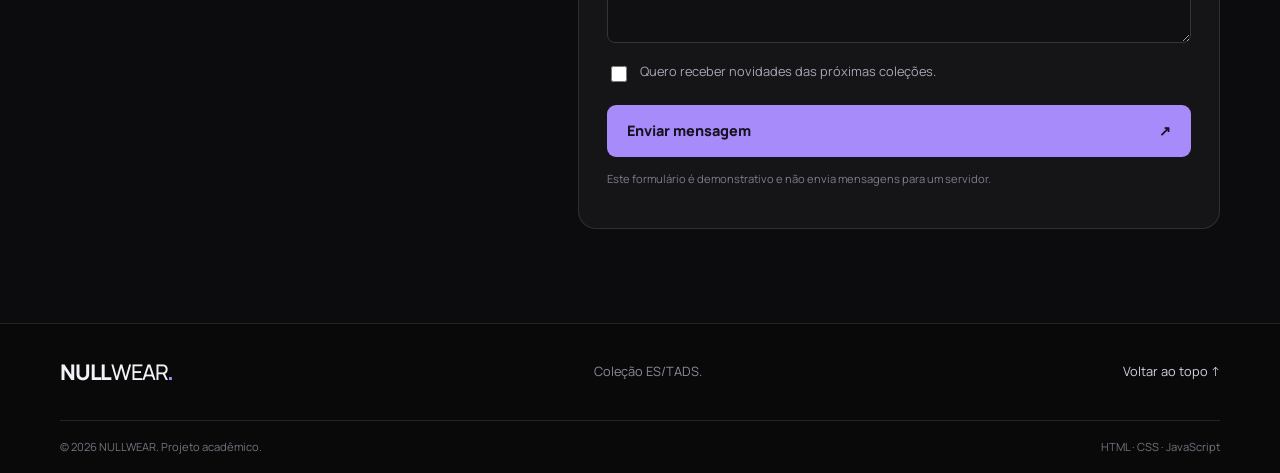
==== commit 4b764a53: "Update index.html" ====
--- a/index.html
+++ b/index.html
@@ -23,7 +23,7 @@
         <a href="#contato">Contato</a>
       </nav>
       <a class="sacola-link" href="#colecao" aria-label="Ver coleção e itens selecionados">
-        Sacola <span id="contador-sacola" class="contador-sacola" aria-live="polite">0</span>
+        Sacola <span id="contador-sacola" class="contador-sacola" >0</span>
       </a>
     </div>
   </header>
@@ -100,7 +100,7 @@
           </article>
         </div>
         <div id="sem-resultados" class="sem-resultados" hidden><h3>Nenhuma peça encontrada</h3><p>Tente outro termo ou selecione outra categoria.</p><button type="button" class="botao botao-contorno" id="limpar-filtros">Limpar filtros</button></div>
-        <div class="aviso-sacola" id="aviso-sacola" role="status" aria-live="polite"></div>
+       
       </div>
     </section>
 
--- a/css/style.css
+++ b/css/style.css
@@ -119,3 +119,69 @@
 @media(max-width:760px){.container{width:min(var(--max),calc(100% - 32px))}.cabecalho{height:68px}.menu-toggle{display:flex;flex-direction:column;gap:5px;margin-left:auto}.menu-toggle span{width:22px;height:2px;background:var(--text);display:block}.nav-principal{display:none;position:absolute;top:67px;left:0;right:0;padding:18px 24px 22px;background:#101012;border-bottom:1px solid var(--border);flex-direction:column;align-items:stretch;gap:0}.nav-principal.aberto{display:flex}.nav-principal a{padding:12px 0;border-bottom:1px solid var(--border)}.nav-principal a:last-child{border-bottom:0}.sacola-link{font-size:.8rem}.hero{min-height:540px}.hero-conteudo{padding-block:80px}.hero-etiqueta{bottom:20px;font-size:.56rem}.secao{padding:70px 0}.cabecalho-secao{align-items:stretch;flex-direction:column}.busca-produtos{width:100%}.lista-produtos{grid-template-columns:repeat(2,minmax(0,1fr));gap:12px}.produto-info{padding:13px}.produto h3{font-size:.9rem}.descricao-produto{font-size:.73rem;min-height:64px}.preco{font-size:.86rem}.sobre-grid,.contato-grid{grid-template-columns:1fr;gap:35px}.simbolo-null{width:82px;height:76px;font-size:2.3rem;margin-bottom:22px}.formulario{padding:20px}.rodape-topo{flex-wrap:wrap}.rodape-topo p{order:3;width:100%}}
 @media(max-width:420px){.lista-produtos{grid-template-columns:1fr}.produto-imagem{aspect-ratio:1.25}.descricao-produto{min-height:0}.linha-campos{flex-direction:column;gap:0}.hero-acoes{align-items:flex-start;flex-direction:column;gap:15px}.hero-nota{margin-top:30px}.rodape-base{flex-direction:column;gap:5px}}
 @media(prefers-reduced-motion:reduce){*,*::before,*::after{scroll-behavior:auto!important;transition:none!important;animation:none!important}}
+
+.nav-simples a {
+  font-size: .87rem;
+  color: #c9c4d0;
+  transition: color .2s;
+}
+
+.nav-simples a:hover,
+.nav-simples a:focus-visible {
+  color: var(--accent);
+}
+
+
+.cabecalho-conta {
+  margin-bottom: 40px;
+}
+
+.titulo-conta {
+  font-size: clamp(2rem, 5vw, 3.4rem);
+  line-height: 1.1;
+  letter-spacing: -.06em;
+  margin-bottom: 14px;
+}
+
+
+.contas {
+  display: grid;
+  grid-template-columns: repeat(2, minmax(0, 1fr));
+  gap: 24px;
+  align-items: start;
+}
+
+
+.formulario fieldset {
+  border: 0;
+  margin: 0;
+  padding: 0;
+  min-width: 0;
+}
+
+.formulario legend {
+  padding: 0;
+  margin-bottom: 22px;
+  font-size: 1.25rem;
+  font-weight: 800;
+  letter-spacing: -.03em;
+}
+
+
+.campo input:focus-visible,
+.campo select:focus-visible,
+.campo textarea:focus-visible {
+  box-shadow: 0 0 0 3px rgba(167, 139, 250, .35);
+}
+
+
+.erro-campo:empty {
+  display: none;
+}
+
+
+@media (max-width: 760px) {
+  .contas {
+    grid-template-columns: 1fr;
+  }
+}
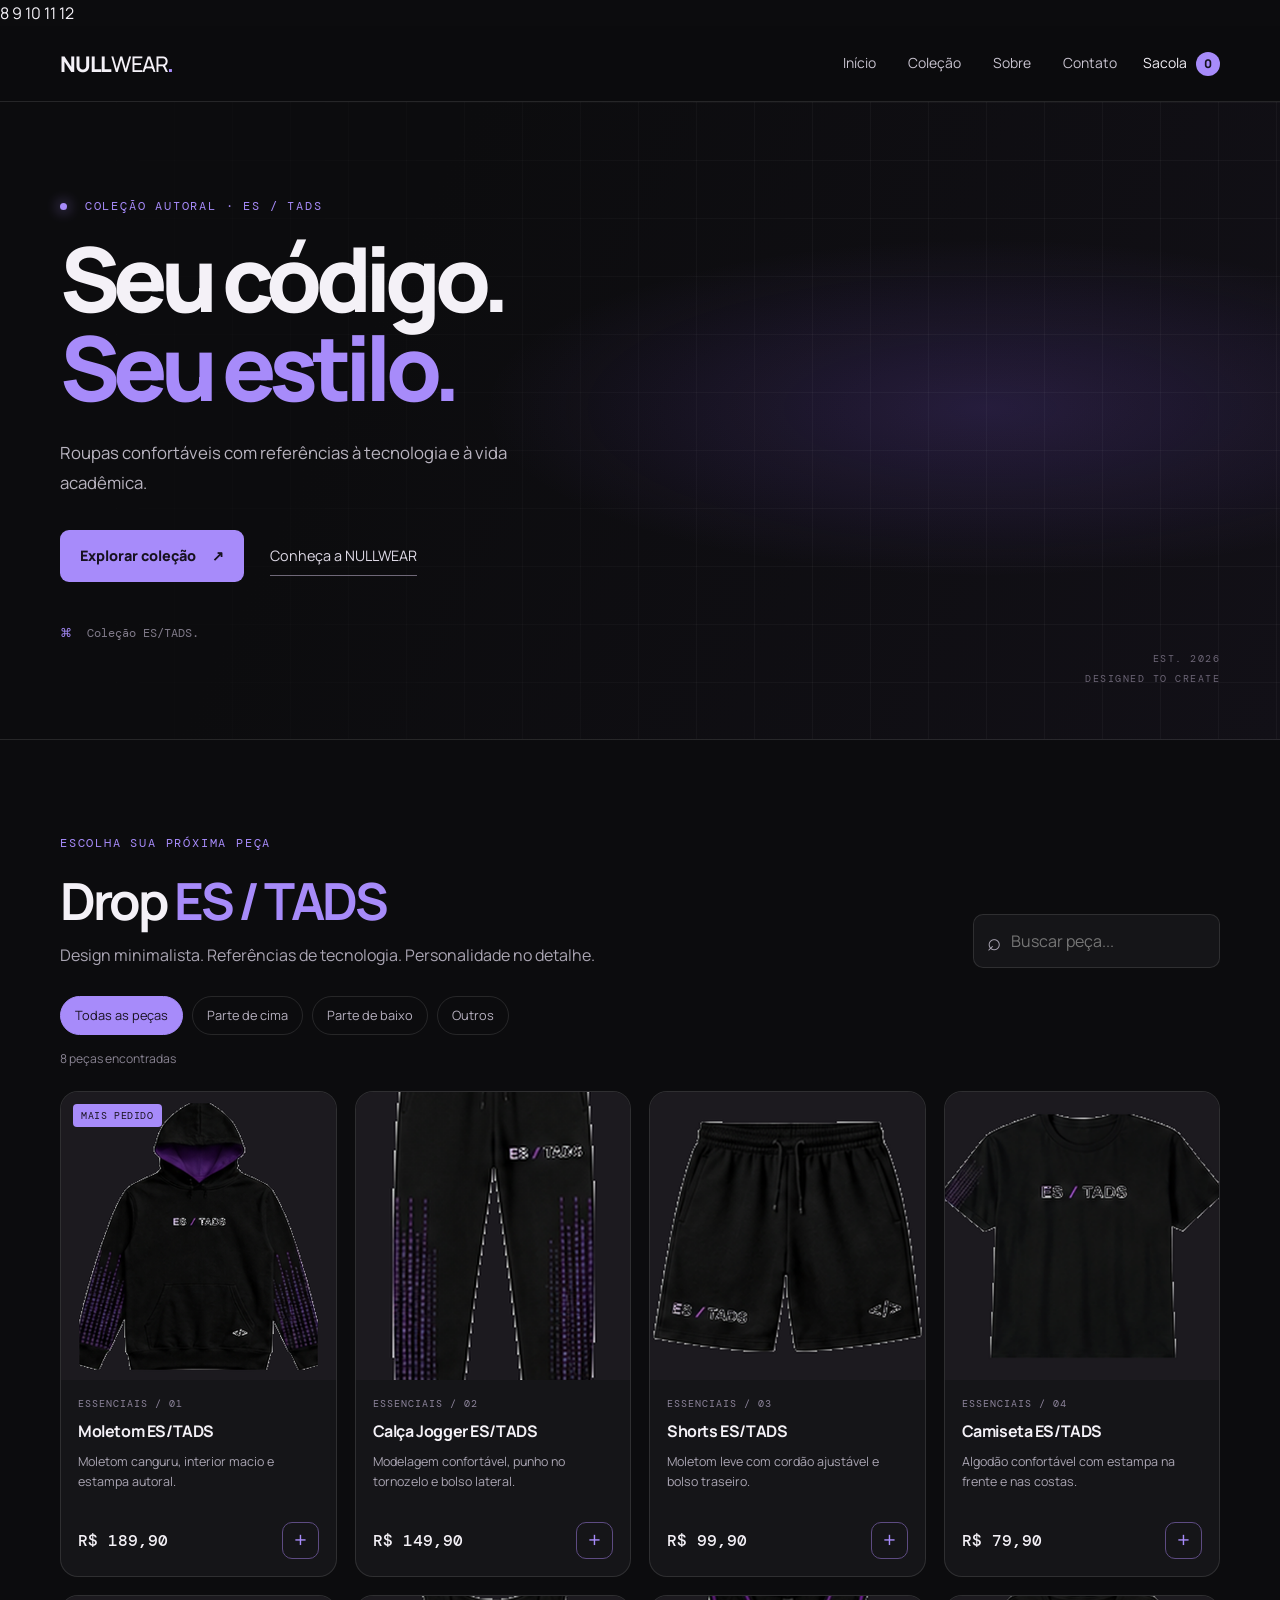
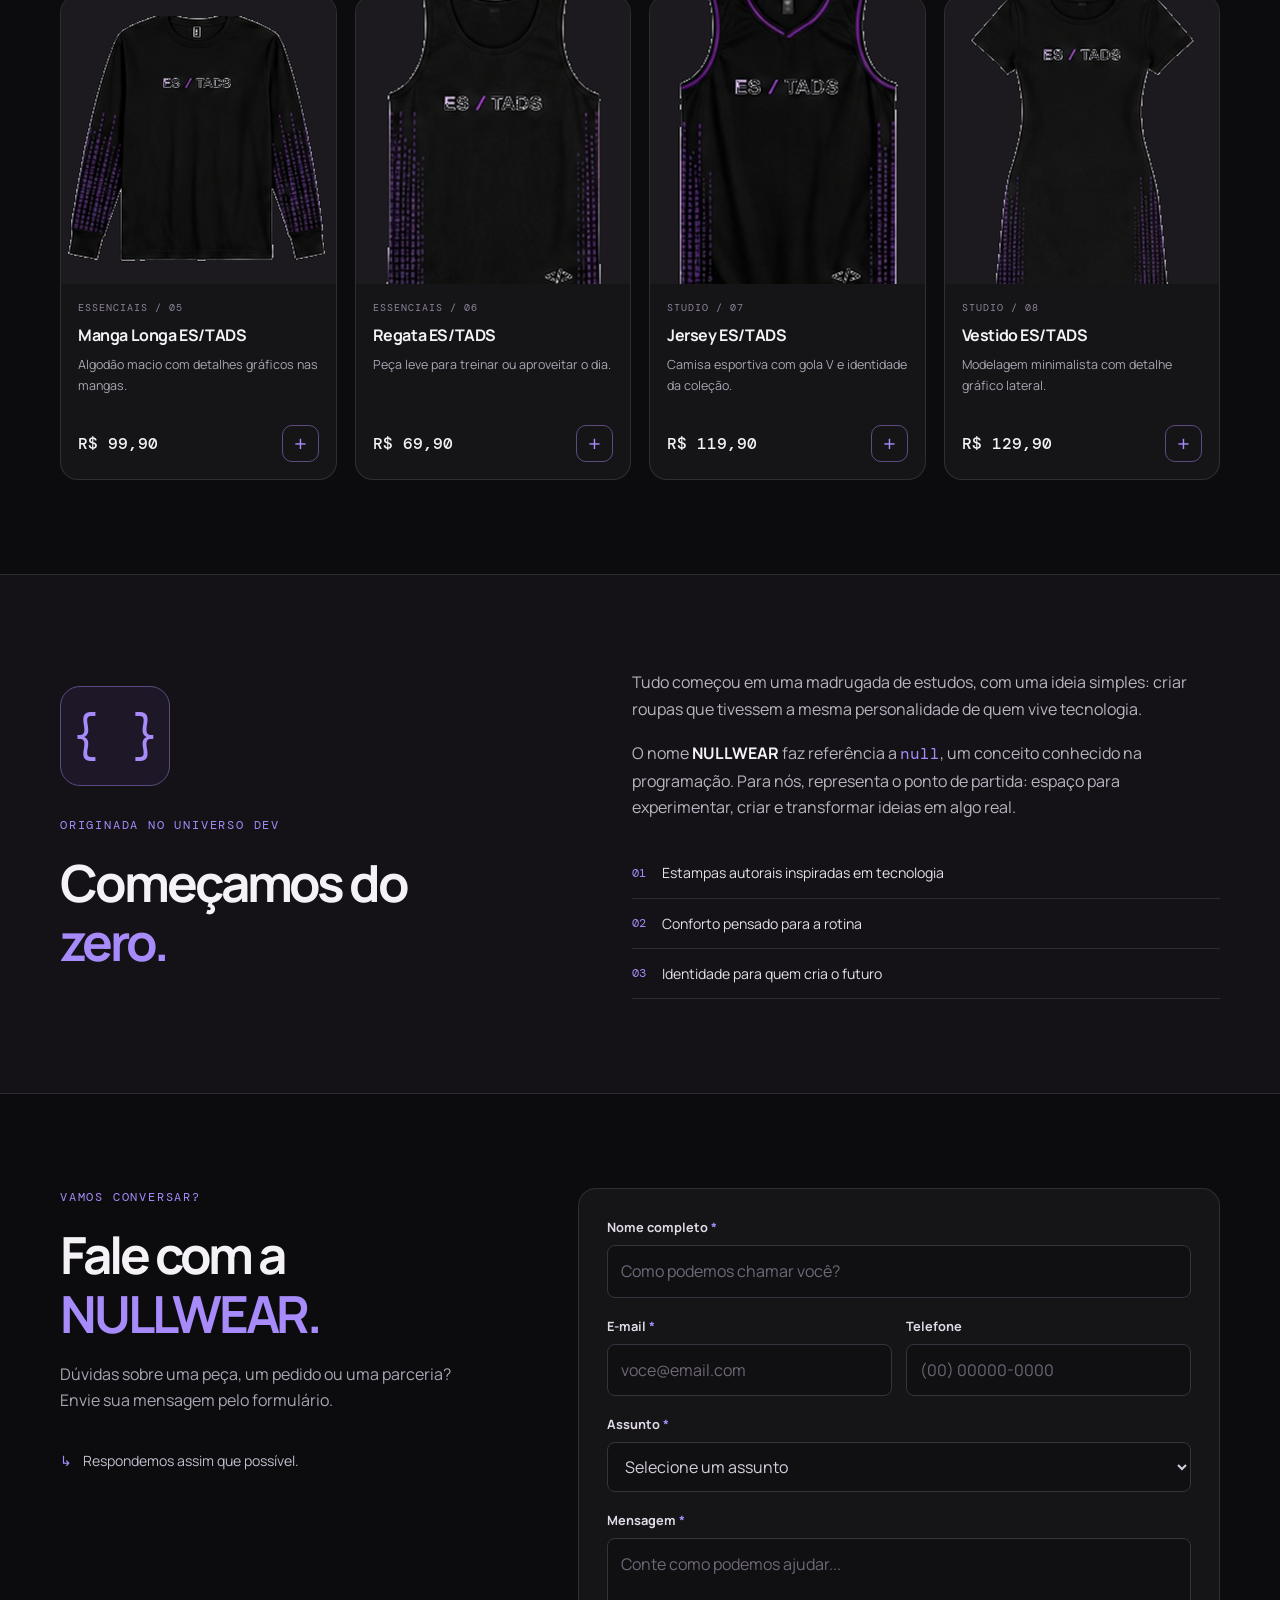
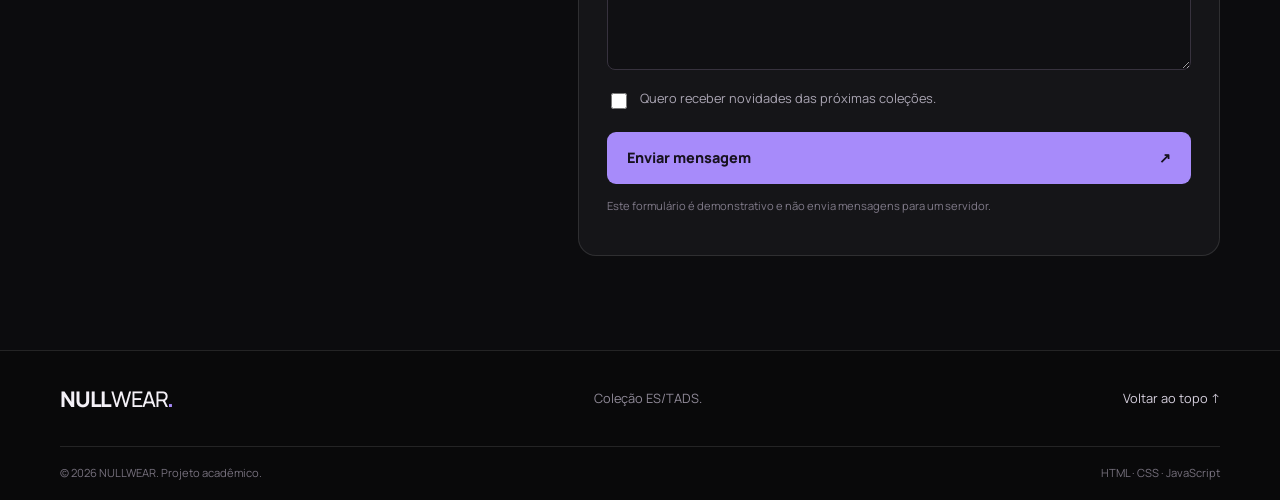
==== commit 80b851e6: "Update index.html" ====
--- a/index.html
+++ b/index.html
@@ -5,9 +5,11 @@
   <meta name="viewport" content="width=device-width, initial-scale=1.0">
   <meta name="description" content="NULLWEAR — coleção de roupas ES/TADS.">
   <title>NULLWEAR | Coleção ES/TADS</title>
-  <link rel="stylesheet" href="css/style.css">
-  <script src="js/script.js" defer></script>
-</head>
+  8   <link rel="stylesheet" href="css/style.css">
+9   <link rel="stylesheet" href="css/carrinho.css">
+10  <script src="js/script.js" defer></script>
+11  <script src="js/carrinho.js" defer></script>
+12</head>
 <body>
   <a class="pular-conteudo" href="#conteudo">Pular para o conteúdo</a>
   <header class="cabecalho">
--- a/css/carrinho.css
+++ b/css/carrinho.css
@@ -0,0 +1,193 @@
+/* carrinho.css — carrinho lateral do NULLWEAR */
+
+.carrinho-overlay {
+  position: fixed;
+  inset: 0;
+  background: rgba(0, 0, 0, 0.6);
+  opacity: 0;
+  visibility: hidden;
+  transition: opacity 0.3s ease, visibility 0.3s ease;
+  z-index: 998;
+}
+
+.carrinho-overlay.aberta {
+  opacity: 1;
+  visibility: visible;
+}
+
+.carrinho-gaveta {
+  position: fixed;
+  top: 0;
+  right: 0;
+  width: 380px;
+  max-width: 100%;
+  height: 100%;
+  display: flex;
+  flex-direction: column;
+  background-color: #161616;
+  color: #f5f0e6;
+  border-left: 2px solid #8b5cf6;
+  transform: translateX(100%);
+  transition: transform 0.3s ease;
+  z-index: 999;
+  font-family: Arial, sans-serif;
+}
+
+.carrinho-gaveta.aberta {
+  transform: translateX(0);
+}
+
+body.carrinho-aberto {
+  overflow: hidden;
+}
+
+/* topo */
+.carrinho-topo {
+  display: flex;
+  justify-content: space-between;
+  align-items: center;
+  padding: 20px;
+  border-bottom: 1px solid #2a2a2a;
+}
+
+.carrinho-topo h2 {
+  margin: 0;
+  font-family: Georgia, serif;
+  font-size: 1.3rem;
+}
+
+.carrinho-fechar {
+  background: none;
+  border: none;
+  color: #f5f0e6;
+  font-size: 2rem;
+  line-height: 1;
+  cursor: pointer;
+}
+
+.carrinho-fechar:hover {
+  color: #8b5cf6;
+}
+
+/* lista */
+.carrinho-lista {
+  flex: 1;
+  overflow-y: auto;
+  padding: 10px 20px;
+}
+
+.carrinho-vazio {
+  text-align: center;
+  margin-top: 40px;
+  color: #999;
+}
+
+.carrinho-item {
+  display: flex;
+  align-items: center;
+  gap: 12px;
+  padding: 14px 0;
+  border-bottom: 1px solid #2a2a2a;
+}
+
+.carrinho-item img {
+  width: 64px;
+  height: 64px;
+  object-fit: cover;
+  border-radius: 6px;
+  background-color: #0e0e0e;
+}
+
+.carrinho-info {
+  flex: 1;
+}
+
+.carrinho-info h3 {
+  margin: 0 0 4px;
+  font-size: 0.95rem;
+}
+
+.carrinho-preco {
+  font-family: "Courier New", monospace;
+  color: #8b5cf6;
+}
+
+.carrinho-qtd {
+  display: flex;
+  align-items: center;
+  gap: 10px;
+  margin-top: 8px;
+}
+
+.carrinho-qtd button {
+  width: 26px;
+  height: 26px;
+  background-color: #0e0e0e;
+  color: #f5f0e6;
+  border: 1px solid #8b5cf6;
+  border-radius: 4px;
+  cursor: pointer;
+}
+
+.carrinho-qtd button:hover {
+  background-color: #8b5cf6;
+}
+
+.carrinho-qtd span {
+  font-family: "Courier New", monospace;
+  min-width: 18px;
+  text-align: center;
+}
+
+.carrinho-remover {
+  align-self: flex-start;
+  background: none;
+  border: none;
+  color: #999;
+  font-size: 1.4rem;
+  cursor: pointer;
+}
+
+.carrinho-remover:hover {
+  color: #ff5c5c;
+}
+
+/* rodapé */
+.carrinho-rodape {
+  padding: 20px;
+  border-top: 1px solid #2a2a2a;
+  background-color: #0e0e0e;
+}
+
+.carrinho-total {
+  display: flex;
+  justify-content: space-between;
+  margin-bottom: 14px;
+  font-size: 1.1rem;
+}
+
+.carrinho-total strong {
+  font-family: "Courier New", monospace;
+  color: #8b5cf6;
+}
+
+.carrinho-finalizar {
+  width: 100%;
+  padding: 14px;
+  background-color: #8b5cf6;
+  color: #f5f0e6;
+  border: none;
+  border-radius: 6px;
+  font-size: 1rem;
+  font-weight: bold;
+  cursor: pointer;
+}
+
+.carrinho-finalizar:hover:not(:disabled) {
+  background-color: #7340e0;
+}
+
+.carrinho-finalizar:disabled {
+  opacity: 0.4;
+  cursor: not-allowed;
+}
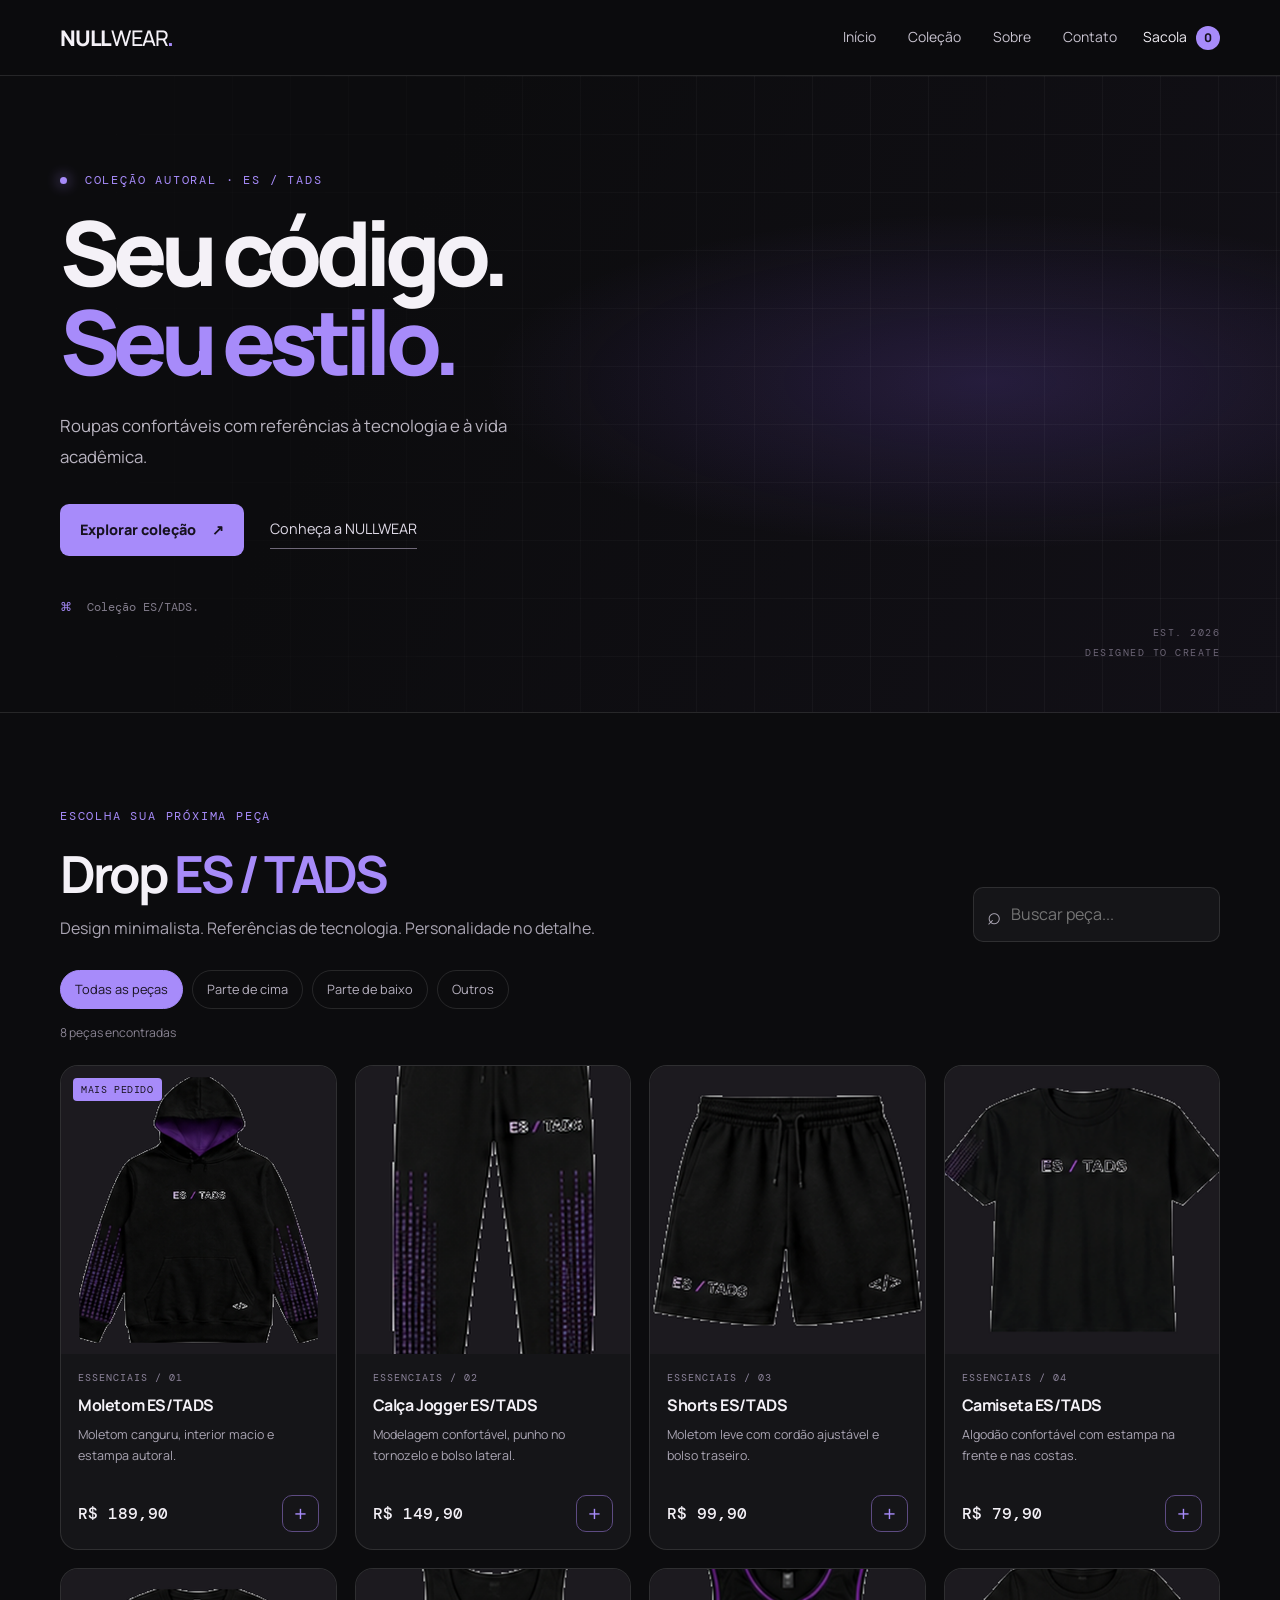
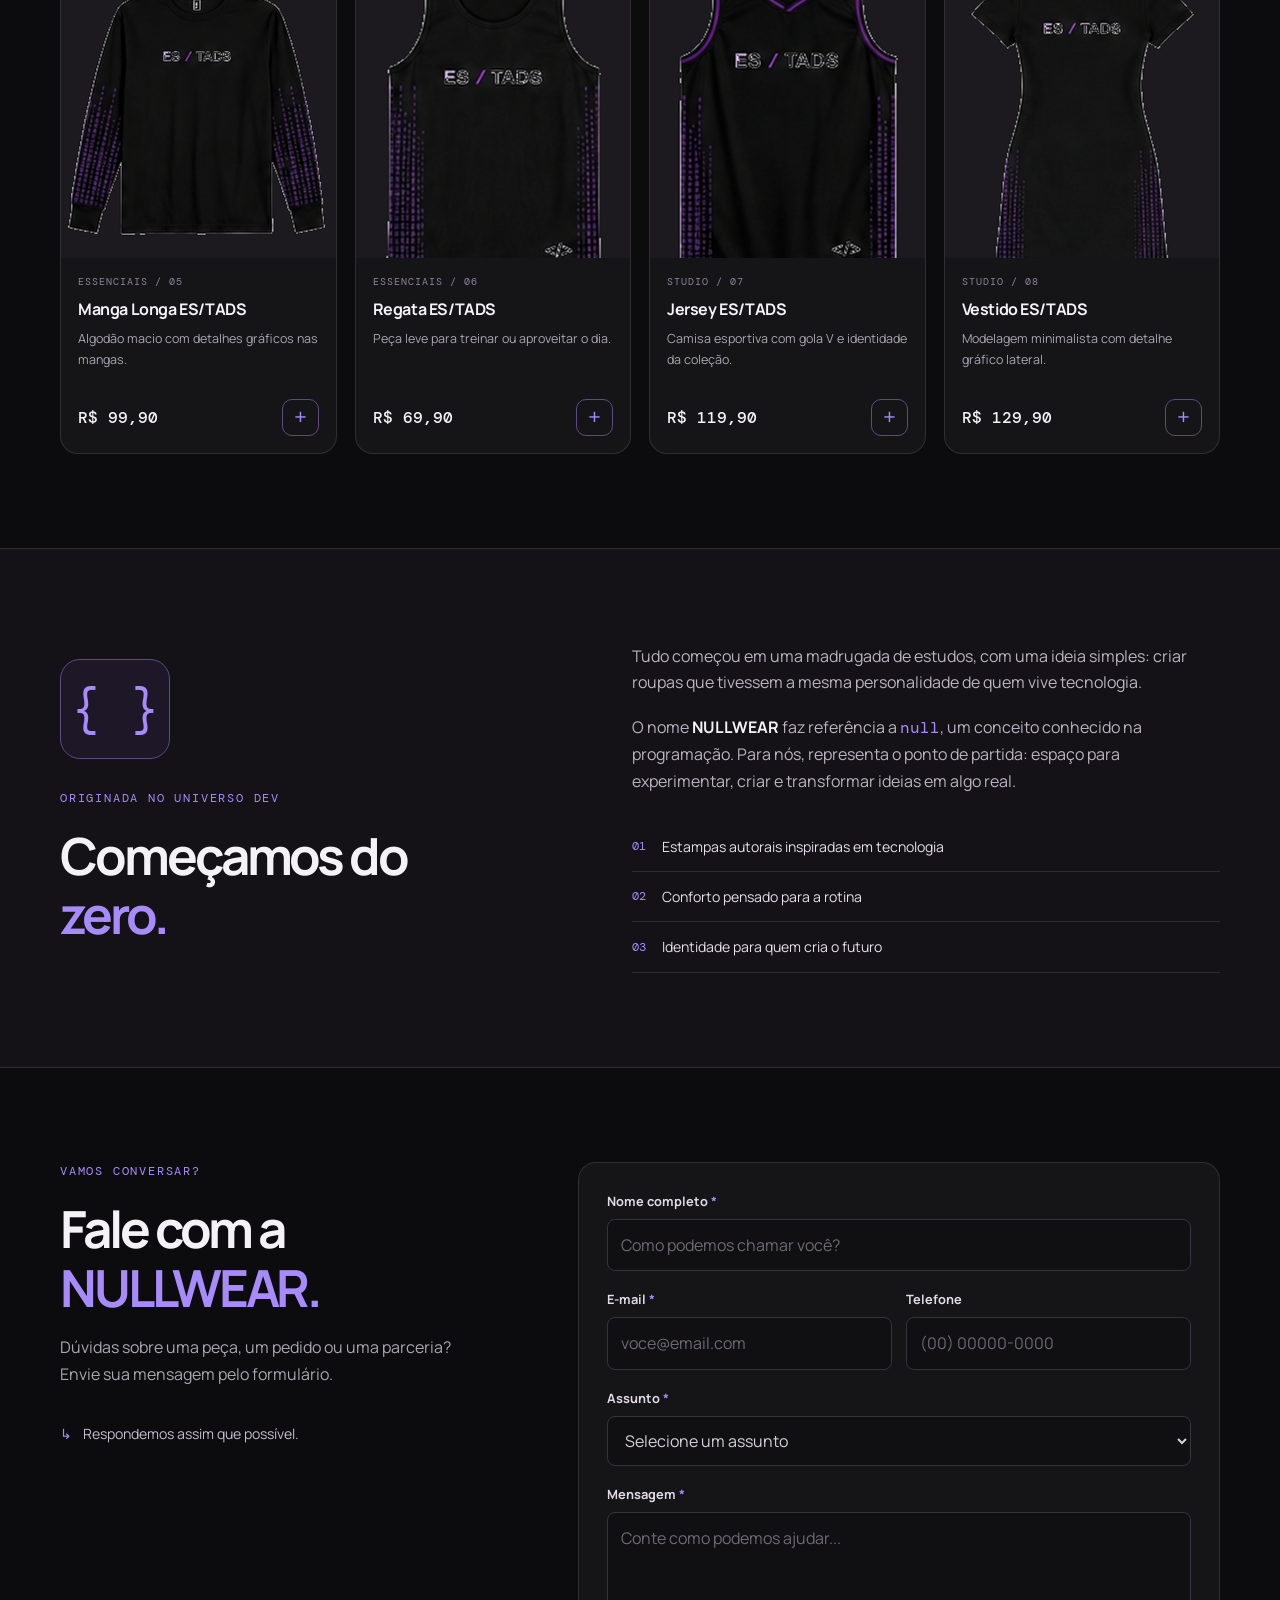
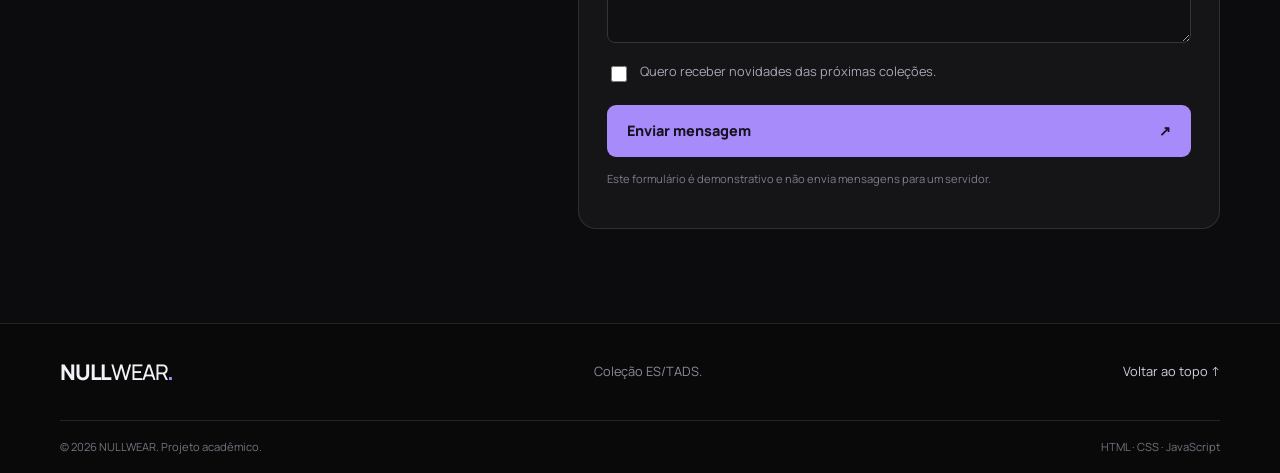
==== commit 5b5a5993: "Update index.html" ====
--- a/index.html
+++ b/index.html
@@ -5,11 +5,11 @@
   <meta name="viewport" content="width=device-width, initial-scale=1.0">
   <meta name="description" content="NULLWEAR — coleção de roupas ES/TADS.">
   <title>NULLWEAR | Coleção ES/TADS</title>
-  8   <link rel="stylesheet" href="css/style.css">
-9   <link rel="stylesheet" href="css/carrinho.css">
-10  <script src="js/script.js" defer></script>
-11  <script src="js/carrinho.js" defer></script>
-12</head>
+  <link rel="stylesheet" href="css/style.css">
+  <link rel="stylesheet" href="css/carrinho.css">
+  <script src="js/script.js" defer></script>
+  <script src="js/carrinho.js" defer></script>
+</head>
 <body>
   <a class="pular-conteudo" href="#conteudo">Pular para o conteúdo</a>
   <header class="cabecalho">
